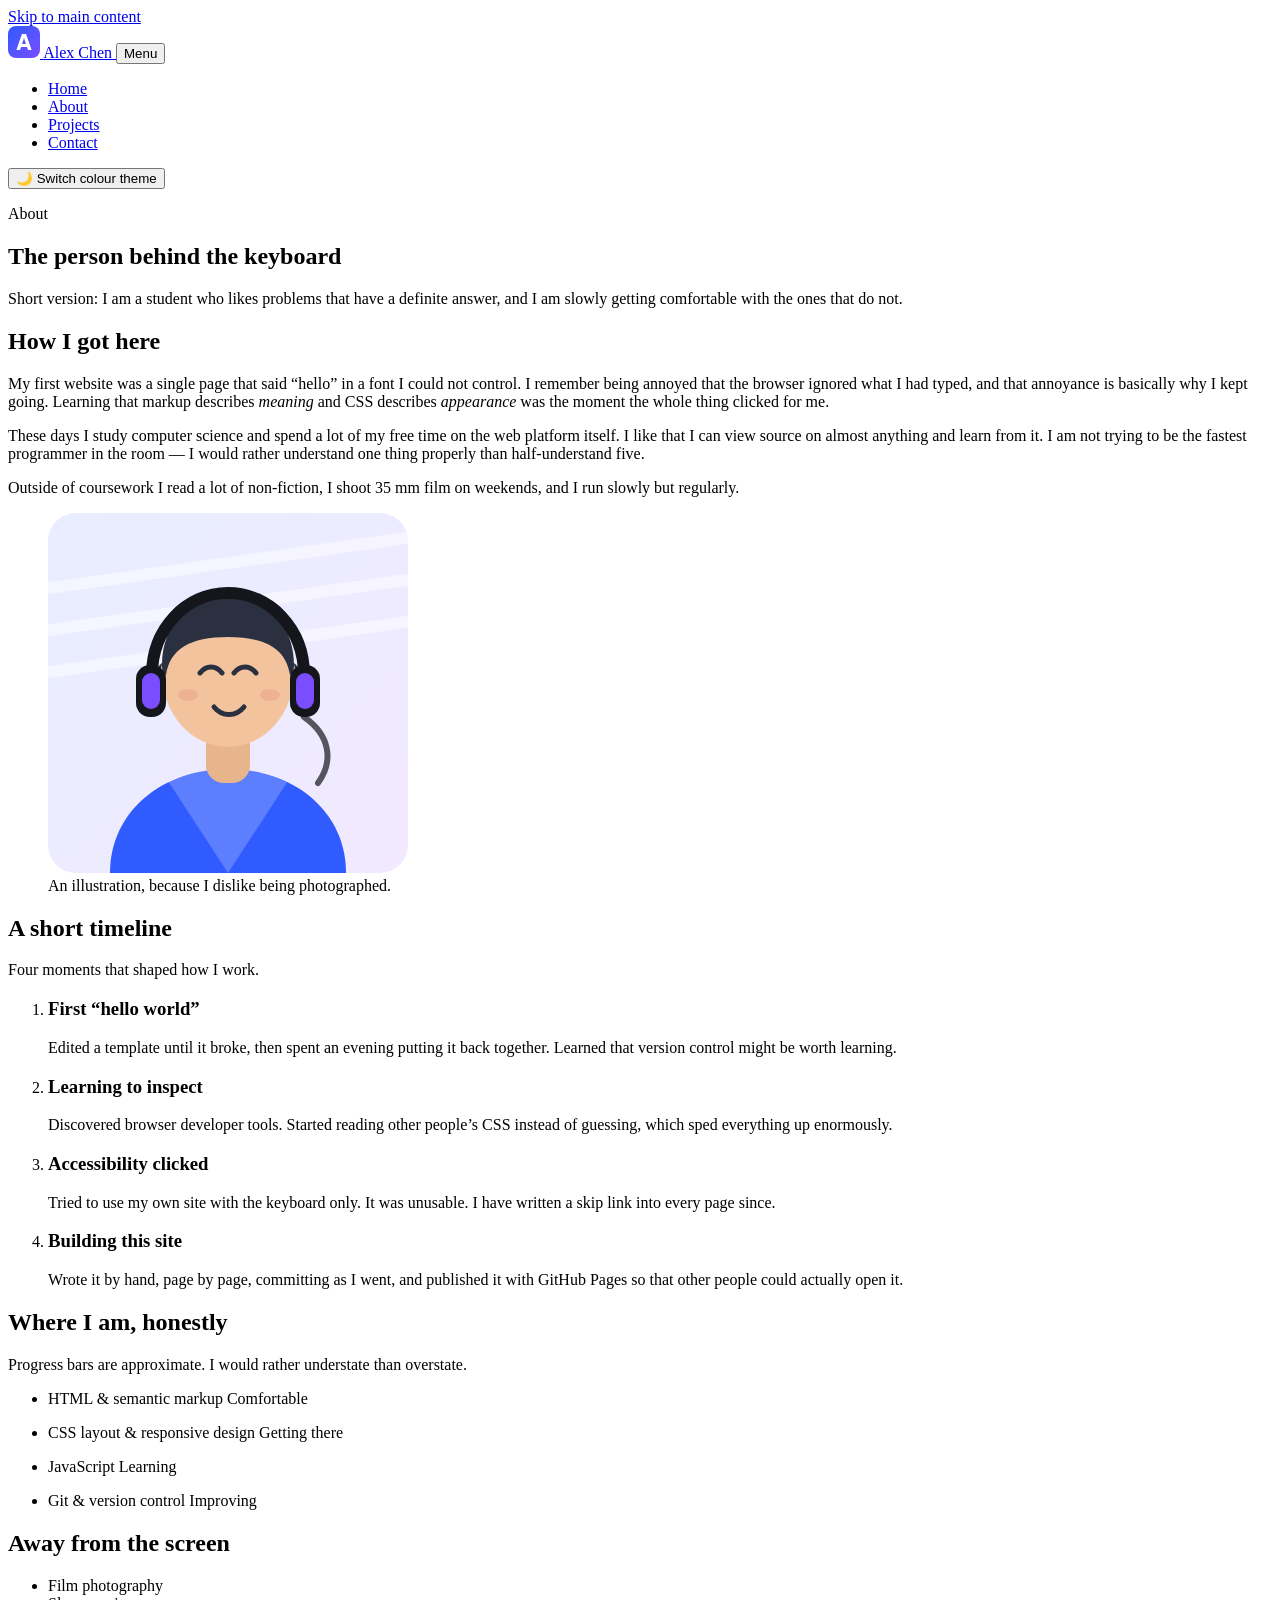
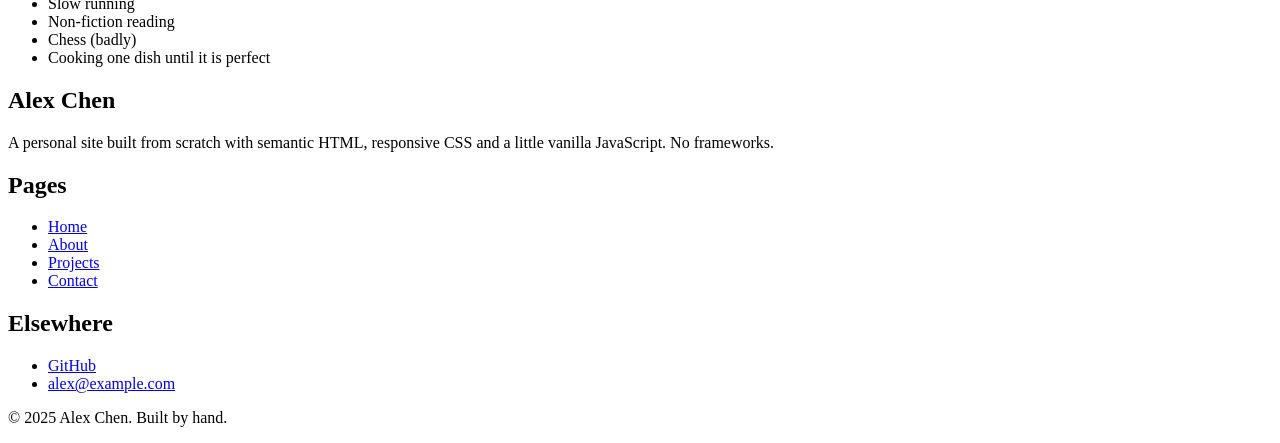
==== about.html @ 999961b4 "Add the about page: biography, timeline, skills and interests" ====
<!DOCTYPE html>
<!-- TODO: replace "Alex Chen", YOUR-USERNAME and alex@example.com, and rewrite the text in your own words. -->
<html lang="en">
<head>
  <meta charset="utf-8">
  <meta name="viewport" content="width=device-width, initial-scale=1">

  <title>About — Alex Chen</title>
  <meta name="description" content="How Alex Chen got into programming, what he is studying, and what he does away from the keyboard.">

  <link rel="canonical" href="https://YOUR-USERNAME.github.io/personal-site/about.html">
  <link rel="icon" href="assets/img/favicon.svg" type="image/svg+xml">
  <link rel="icon" href="assets/img/favicon-32.png" type="image/png" sizes="32x32">
  <link rel="apple-touch-icon" href="assets/img/apple-touch-icon.png">
  <link rel="manifest" href="site.webmanifest">
  <meta name="theme-color" content="#2f6bff">

  <meta property="og:type" content="profile">
  <meta property="og:site_name" content="Alex Chen">
  <meta property="og:title" content="About Alex Chen">
  <meta property="og:description" content="How I got into programming, what I am studying, and what I do away from the keyboard.">
  <meta property="og:url" content="https://YOUR-USERNAME.github.io/personal-site/about.html">
  <meta property="og:image" content="https://YOUR-USERNAME.github.io/personal-site/assets/img/og-image.png">
  <meta property="og:image:width" content="1200">
  <meta property="og:image:height" content="630">
  <meta property="og:image:alt" content="Alex Chen — personal website">
  <meta name="twitter:card" content="summary_large_image">

  <link rel="stylesheet" href="assets/css/style.css">
</head>

<body>
  <a class="skip-link" href="#main">Skip to main content</a>

  <header class="site-header">
    <div class="container header-inner">
      <a class="brand" href="index.html">
        <img class="brand-mark" src="assets/img/favicon.svg" alt="" width="32" height="32">
        <span class="brand-text">Alex&nbsp;Chen</span>
      </a>

      <button class="nav-toggle" type="button" aria-expanded="false" aria-controls="site-nav">
        <span class="nav-toggle-box" aria-hidden="true">
          <span class="nav-toggle-bar"></span>
          <span class="nav-toggle-bar"></span>
          <span class="nav-toggle-bar"></span>
        </span>
        <span class="visually-hidden">Menu</span>
      </button>

      <nav class="site-nav" id="site-nav" aria-label="Main navigation">
        <ul class="nav-list">
          <li><a href="index.html">Home</a></li>
          <li><a href="about.html" aria-current="page">About</a></li>
          <li><a href="projects.html">Projects</a></li>
          <li><a href="contact.html">Contact</a></li>
        </ul>
      </nav>

      <button class="theme-toggle" type="button" aria-pressed="false">
        <span class="theme-toggle-icon" aria-hidden="true">🌙</span>
        <span class="visually-hidden">Switch colour theme</span>
      </button>
    </div>
  </header>

  <main id="main">

    <!-- ===================== INTRO ===================== -->
    <section class="page-head" aria-labelledby="page-title">
      <div class="container">
        <p class="eyebrow">About</p>
        <h1 id="page-title">The person behind the keyboard</h1>
        <p class="lead">
          Short version: I am a student who likes problems that have a definite answer,
          and I am slowly getting comfortable with the ones that do not.
        </p>
      </div>
    </section>

    <!-- ===================== BIO ===================== -->
    <section class="section" aria-labelledby="bio-title">
      <div class="container split">
        <div class="split-body">
          <h2 id="bio-title">How I got here</h2>
          <p>
            My first website was a single page that said &ldquo;hello&rdquo; in a font I
            could not control. I remember being annoyed that the browser ignored what I
            had typed, and that annoyance is basically why I kept going. Learning that
            markup describes <em>meaning</em> and CSS describes <em>appearance</em> was
            the moment the whole thing clicked for me.
          </p>
          <p>
            These days I study computer science and spend a lot of my free time on the
            web platform itself. I like that I can view source on almost anything and
            learn from it. I am not trying to be the fastest programmer in the room &mdash;
            I would rather understand one thing properly than half-understand five.
          </p>
          <p>
            Outside of coursework I read a lot of non-fiction, I shoot 35&nbsp;mm film
            on weekends, and I run slowly but regularly.
          </p>
        </div>

        <figure class="split-figure">
          <img src="assets/img/portrait.svg"
               alt="Stylised illustrated portrait of a person wearing headphones."
               width="360" height="360">
          <figcaption>An illustration, because I dislike being photographed.</figcaption>
        </figure>
      </div>
    </section>

    <!-- ===================== TIMELINE ===================== -->
    <section class="section section-alt" aria-labelledby="timeline-title">
      <div class="container">
        <header class="section-head">
          <h2 id="timeline-title">A short timeline</h2>
          <p class="section-sub">Four moments that shaped how I work.</p>
        </header>

        <ol class="timeline">
          <li class="timeline-item">
            <h3>First &ldquo;hello world&rdquo;</h3>
            <p>
              Edited a template until it broke, then spent an evening putting it back
              together. Learned that version control might be worth learning.
            </p>
          </li>
          <li class="timeline-item">
            <h3>Learning to inspect</h3>
            <p>
              Discovered browser developer tools. Started reading other people&rsquo;s
              CSS instead of guessing, which sped everything up enormously.
            </p>
          </li>
          <li class="timeline-item">
            <h3>Accessibility clicked</h3>
            <p>
              Tried to use my own site with the keyboard only. It was unusable. I have
              written a skip link into every page since.
            </p>
          </li>
          <li class="timeline-item">
            <h3>Building this site</h3>
            <p>
              Wrote it by hand, page by page, committing as I went, and published it
              with GitHub Pages so that other people could actually open it.
            </p>
          </li>
        </ol>
      </div>
    </section>

    <!-- ===================== SKILLS ===================== -->
    <section class="section" aria-labelledby="skills-title">
      <div class="container">
        <header class="section-head">
          <h2 id="skills-title">Where I am, honestly</h2>
          <p class="section-sub">
            Progress bars are approximate. I would rather understate than overstate.
          </p>
        </header>

        <ul class="skills">
          <li class="skill">
            <p class="skill-head">
              <span class="skill-name">HTML &amp; semantic markup</span>
              <span class="skill-value">Comfortable</span>
            </p>
            <div class="skill-bar" role="img" aria-label="HTML and semantic markup: comfortable, about 80 percent">
              <span class="skill-fill" style="--level: 80%"></span>
            </div>
          </li>
          <li class="skill">
            <p class="skill-head">
              <span class="skill-name">CSS layout &amp; responsive design</span>
              <span class="skill-value">Getting there</span>
            </p>
            <div class="skill-bar" role="img" aria-label="CSS layout and responsive design: getting there, about 65 percent">
              <span class="skill-fill" style="--level: 65%"></span>
            </div>
          </li>
          <li class="skill">
            <p class="skill-head">
              <span class="skill-name">JavaScript</span>
              <span class="skill-value">Learning</span>
            </p>
            <div class="skill-bar" role="img" aria-label="JavaScript: learning, about 45 percent">
              <span class="skill-fill" style="--level: 45%"></span>
            </div>
          </li>
          <li class="skill">
            <p class="skill-head">
              <span class="skill-name">Git &amp; version control</span>
              <span class="skill-value">Improving</span>
            </p>
            <div class="skill-bar" role="img" aria-label="Git and version control: improving, about 55 percent">
              <span class="skill-fill" style="--level: 55%"></span>
            </div>
          </li>
        </ul>
      </div>
    </section>

    <!-- ===================== HOBBIES ===================== -->
    <section class="section section-alt" aria-labelledby="hobbies-title">
      <div class="container">
        <h2 id="hobbies-title">Away from the screen</h2>
        <ul class="tag-list tag-list-large">
          <li>Film photography</li>
          <li>Slow running</li>
          <li>Non-fiction reading</li>
          <li>Chess (badly)</li>
          <li>Cooking one dish until it is perfect</li>
        </ul>
      </div>
    </section>

  </main>

  <footer class="site-footer">
    <div class="container footer-inner">
      <div class="footer-col">
        <h2 class="footer-title">Alex Chen</h2>
        <p class="footer-note">
          A personal site built from scratch with semantic HTML, responsive CSS and a
          little vanilla JavaScript. No frameworks.
        </p>
      </div>

      <nav class="footer-col" aria-label="Footer navigation">
        <h2 class="footer-title">Pages</h2>
        <ul class="footer-links">
          <li><a href="index.html">Home</a></li>
          <li><a href="about.html">About</a></li>
          <li><a href="projects.html">Projects</a></li>
          <li><a href="contact.html">Contact</a></li>
        </ul>
      </nav>

      <div class="footer-col">
        <h2 class="footer-title">Elsewhere</h2>
        <ul class="footer-links">
          <li><a href="https://github.com/YOUR-USERNAME" rel="me noopener">GitHub</a></li>
          <li><a href="mailto:alex@example.com">alex@example.com</a></li>
        </ul>
      </div>
    </div>

    <div class="container footer-bottom">
      <p>&copy; <span data-current-year>2025</span> Alex Chen. Built by hand.</p>
    </div>
  </footer>

  <script src="assets/js/main.js" defer></script>
</body>
</html>
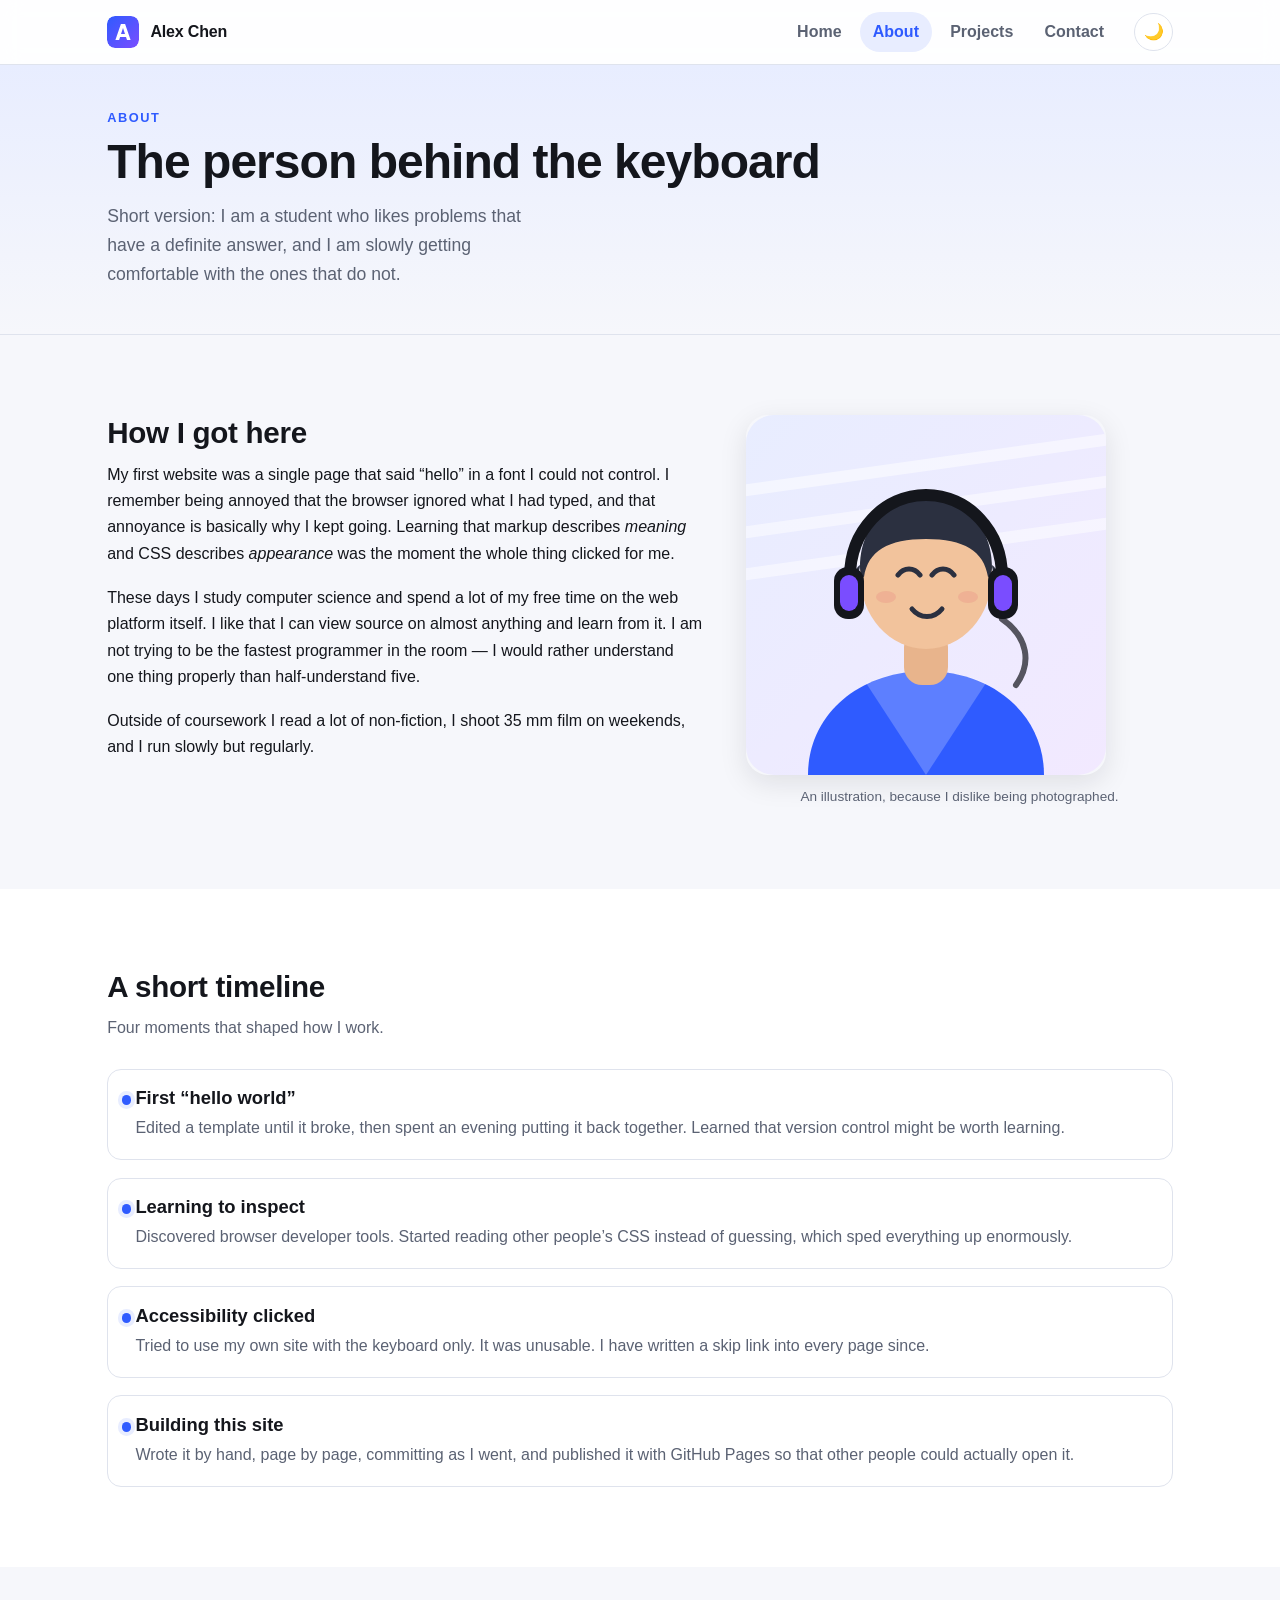
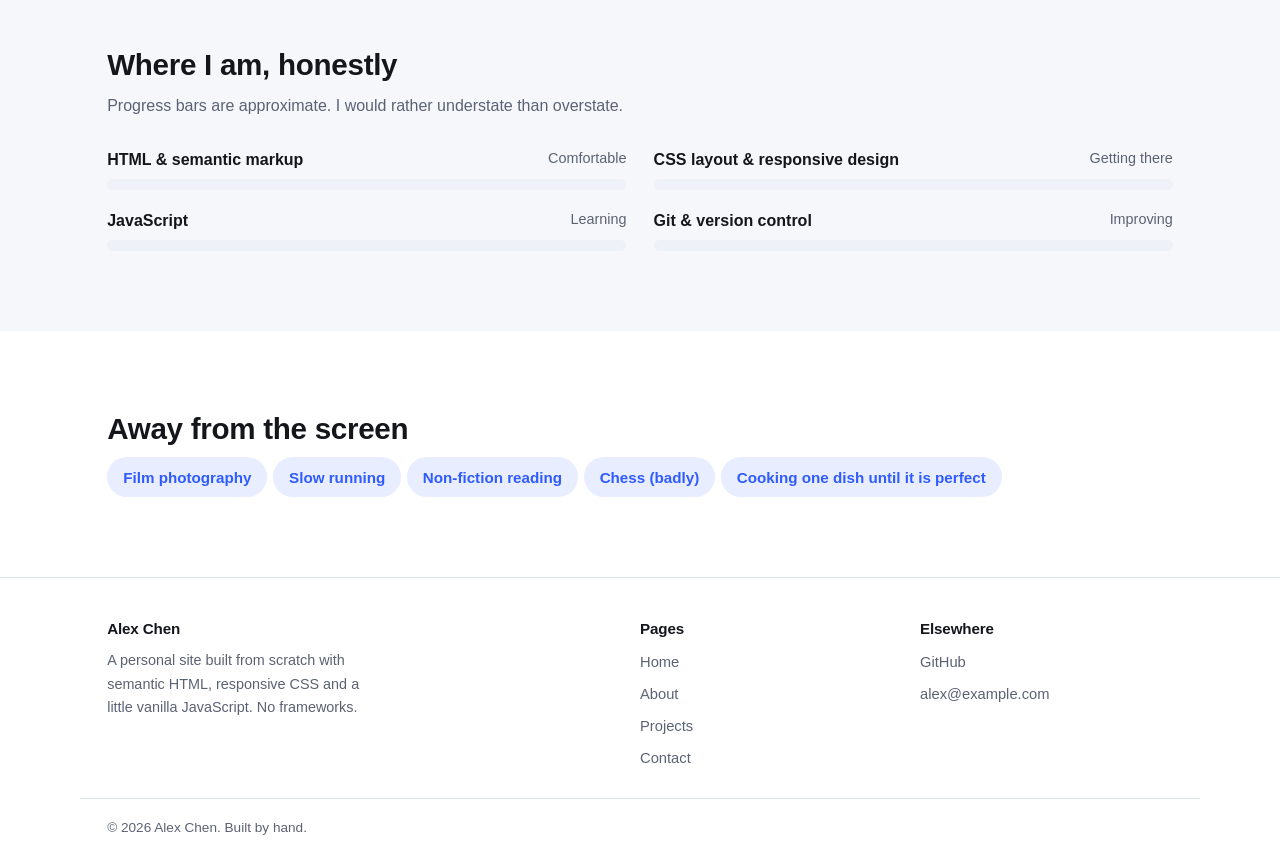
==== commit 356419a6: "Add the colour theme toggle and the responsive mobile navigation" ====
--- a/about.html
+++ b/about.html
@@ -26,6 +26,18 @@
   <meta property="og:image:alt" content="Alex Chen — personal website">
   <meta name="twitter:card" content="summary_large_image">
 
+  <!-- Set the colour theme before the first paint, so a dark-theme visitor
+       never sees a flash of the light theme. main.js takes over afterwards. -->
+  <script>
+    (function () {
+      try {
+        var saved = localStorage.getItem("alex-site-theme");
+        var dark = saved === "dark" ||
+          (!saved && window.matchMedia("(prefers-color-scheme: dark)").matches);
+        if (dark) { document.documentElement.setAttribute("data-theme", "dark"); }
+      } catch (error) { /* storage blocked: fall back to the light theme */ }
+    })();
+  </script>
   <link rel="stylesheet" href="assets/css/style.css">
 </head>
 
--- a/assets/css/style.css
+++ b/assets/css/style.css
@@ -0,0 +1,1156 @@
+/* ==========================================================================
+   Alex Chen — personal site
+   style.css  (part 1 of 2: tokens, layout, components)
+   Written by hand. No framework, no reset library, no build step.
+   Part 2 (the responsive layer) is appended at the end of this file.
+   ========================================================================== */
+
+/* --------------------------------------------------------------------------
+   1. Design tokens
+   -------------------------------------------------------------------------- */
+:root {
+  --bg:            #f6f7fb;
+  --bg-alt:        #ffffff;
+  --surface:       #ffffff;
+  --surface-2:     #eef1f8;
+  --text:          #14161c;
+  --text-muted:    #5b6273;
+  --border:        #dfe3ed;
+  --accent:        #2f5bff;
+  --accent-soft:   #e8edff;
+  --accent-text:   #ffffff;
+  --shadow-sm:     0 1px 2px rgba(20, 22, 28, .06), 0 4px 12px rgba(20, 22, 28, .05);
+  --shadow-md:     0 8px 28px rgba(20, 22, 28, .10);
+  --radius-sm:     8px;
+  --radius:        14px;
+  --radius-lg:     22px;
+  --space-1:       .35rem;
+  --space-2:       .7rem;
+  --space-3:       1.1rem;
+  --space-4:       1.7rem;
+  --space-5:       2.6rem;
+  --space-6:       4rem;
+  --container:     70rem;
+  --font-body:     "Segoe UI", Roboto, "Helvetica Neue", Arial, "Noto Sans", sans-serif;
+  --font-mono:     "Cascadia Code", Consolas, "SF Mono", Menlo, monospace;
+  --transition:    180ms ease;
+}
+
+/* Dark theme: applied by JavaScript through html[data-theme="dark"] */
+html[data-theme="dark"] {
+  --bg:            #0d1017;
+  --bg-alt:        #11151d;
+  --surface:       #161b25;
+  --surface-2:     #1d2431;
+  --text:          #e8edf6;
+  --text-muted:    #9aa5b8;
+  --border:        #28303f;
+  --accent:        #7c9bff;
+  --accent-soft:   #1b2439;
+  --accent-text:   #0d1017;
+  --shadow-sm:     0 1px 2px rgba(0, 0, 0, .4);
+  --shadow-md:     0 10px 30px rgba(0, 0, 0, .5);
+}
+
+/* --------------------------------------------------------------------------
+   2. Reset — only what this site actually needs
+   -------------------------------------------------------------------------- */
+*,
+*::before,
+*::after { box-sizing: border-box; }
+
+html { -webkit-text-size-adjust: 100%; }
+
+body {
+  margin: 0;
+  background-color: var(--bg);
+  color: var(--text);
+  font-family: var(--font-body);
+  font-size: 1rem;
+  line-height: 1.65;
+  -webkit-font-smoothing: antialiased;
+  transition: background-color var(--transition), color var(--transition);
+}
+
+h1, h2, h3, h4 {
+  line-height: 1.2;
+  margin: 0 0 var(--space-2);
+  text-wrap: balance;
+}
+
+h1 { font-size: 2.25rem; letter-spacing: -.02em; }
+h2 { font-size: 1.6rem; letter-spacing: -.01em; }
+h3 { font-size: 1.15rem; }
+
+p  { margin: 0 0 var(--space-3); }
+ul, ol { margin: 0 0 var(--space-3); }
+
+img {
+  max-width: 100%;
+  height: auto;
+  display: block;
+}
+
+a {
+  color: var(--accent);
+  text-decoration-thickness: .08em;
+  text-underline-offset: .18em;
+}
+
+a:hover { text-decoration-thickness: .16em; }
+
+button, input, select, textarea {
+  font: inherit;
+  color: inherit;
+}
+
+:focus-visible {
+  outline: 3px solid var(--accent);
+  outline-offset: 2px;
+  border-radius: 4px;
+}
+
+/* --------------------------------------------------------------------------
+   3. Utilities
+   -------------------------------------------------------------------------- */
+.container {
+  width: 100%;
+  max-width: var(--container);
+  margin-inline: auto;
+  padding-inline: var(--space-3);
+}
+
+.container-narrow { max-width: 48rem; }
+
+.visually-hidden {
+  position: absolute !important;
+  width: 1px; height: 1px;
+  margin: -1px; padding: 0;
+  overflow: hidden;
+  clip: rect(0 0 0 0);
+  clip-path: inset(50%);
+  white-space: nowrap;
+  border: 0;
+}
+
+.skip-link {
+  position: absolute;
+  left: var(--space-3);
+  top: -4rem;
+  z-index: 100;
+  padding: var(--space-2) var(--space-3);
+  background-color: var(--accent);
+  color: var(--accent-text);
+  border-radius: 0 0 var(--radius-sm) var(--radius-sm);
+  font-weight: 600;
+  text-decoration: none;
+  transition: top var(--transition);
+}
+
+.skip-link:focus { top: 0; }
+
+.eyebrow {
+  margin: 0 0 var(--space-1);
+  font-size: .8rem;
+  font-weight: 700;
+  letter-spacing: .12em;
+  text-transform: uppercase;
+  color: var(--accent);
+}
+
+.lead {
+  font-size: 1.1rem;
+  color: var(--text-muted);
+  max-width: 46ch;
+}
+
+/* --------------------------------------------------------------------------
+   4. Buttons
+   -------------------------------------------------------------------------- */
+.button {
+  display: inline-block;
+  padding: .7rem 1.3rem;
+  border: 1px solid transparent;
+  border-radius: 999px;
+  font-weight: 600;
+  text-decoration: none;
+  cursor: pointer;
+  transition: transform var(--transition), background-color var(--transition),
+              border-color var(--transition), color var(--transition),
+              box-shadow var(--transition);
+}
+
+.button-primary {
+  background-color: var(--accent);
+  color: var(--accent-text);
+  box-shadow: var(--shadow-sm);
+}
+
+.button-primary:hover {
+  transform: translateY(-2px);
+  box-shadow: var(--shadow-md);
+}
+
+.button-ghost {
+  background-color: transparent;
+  color: var(--text);
+  border-color: var(--border);
+}
+
+.button-ghost:hover {
+  border-color: var(--accent);
+  color: var(--accent);
+  transform: translateY(-2px);
+}
+
+/* --------------------------------------------------------------------------
+   5. Site header and navigation
+   -------------------------------------------------------------------------- */
+.site-header {
+  position: sticky;
+  top: 0;
+  z-index: 50;
+  background-color: color-mix(in srgb, var(--bg-alt) 88%, transparent);
+  backdrop-filter: blur(10px);
+  border-bottom: 1px solid var(--border);
+}
+
+.header-inner {
+  display: flex;
+  align-items: center;
+  gap: var(--space-3);
+  min-height: 4rem;
+}
+
+.brand {
+  display: inline-flex;
+  align-items: center;
+  gap: var(--space-2);
+  margin-right: auto;
+  font-weight: 700;
+  letter-spacing: -.01em;
+  color: var(--text);
+  text-decoration: none;
+}
+
+.brand-mark {
+  width: 2rem;
+  height: 2rem;
+  border-radius: var(--radius-sm);
+}
+
+.brand-text { white-space: nowrap; }
+
+.nav-list {
+  display: flex;
+  align-items: center;
+  gap: var(--space-1);
+  margin: 0;
+  padding: 0;
+  list-style: none;
+}
+
+.nav-list a {
+  display: block;
+  padding: .45rem .8rem;
+  border-radius: 999px;
+  color: var(--text-muted);
+  font-weight: 600;
+  text-decoration: none;
+  transition: background-color var(--transition), color var(--transition);
+}
+
+.nav-list a:hover {
+  background-color: var(--surface-2);
+  color: var(--text);
+}
+
+/* aria-current="page" is set in the HTML, so the active page is also
+   announced to screen readers instead of being colour-only. */
+.nav-list a[aria-current="page"] {
+  background-color: var(--accent-soft);
+  color: var(--accent);
+}
+
+.theme-toggle {
+  display: inline-grid;
+  place-items: center;
+  width: 2.4rem;
+  height: 2.4rem;
+  padding: 0;
+  background-color: var(--surface);
+  border: 1px solid var(--border);
+  border-radius: 999px;
+  cursor: pointer;
+  transition: border-color var(--transition), transform var(--transition);
+}
+
+.theme-toggle:hover {
+  border-color: var(--accent);
+  transform: rotate(-15deg);
+}
+
+/* Hamburger button: only meaningful in the mobile layout, so it is hidden
+   here and switched on inside the responsive layer in part 2. */
+.nav-toggle {
+  display: none;
+  padding: 0;
+  background: none;
+  border: 0;
+  cursor: pointer;
+}
+
+.nav-toggle-box {
+  display: grid;
+  gap: 5px;
+  width: 1.5rem;
+}
+
+.nav-toggle-bar {
+  display: block;
+  height: 2px;
+  background-color: var(--text);
+  border-radius: 2px;
+  transition: transform var(--transition), opacity var(--transition);
+}
+
+/* --------------------------------------------------------------------------
+   6. Hero
+   -------------------------------------------------------------------------- */
+.hero {
+  padding-block: var(--space-6) var(--space-5);
+  background:
+    radial-gradient(60rem 30rem at 85% -10%, var(--accent-soft), transparent 70%),
+    var(--bg);
+}
+
+.hero-inner {
+  display: grid;
+  gap: var(--space-5);
+  align-items: center;
+}
+
+.hero-copy h1 { margin-bottom: var(--space-3); }
+
+.hero-actions {
+  display: flex;
+  flex-wrap: wrap;
+  gap: var(--space-2);
+  margin-bottom: 0;
+}
+
+.hero-figure { margin: 0; }
+
+.hero-figure img {
+  width: 100%;
+  border-radius: var(--radius-lg);
+  box-shadow: var(--shadow-md);
+}
+
+.hero-figure figcaption,
+.split-figure figcaption {
+  margin-top: var(--space-2);
+  font-size: .85rem;
+  color: var(--text-muted);
+  text-align: center;
+}
+
+/* --------------------------------------------------------------------------
+   7. Generic sections
+   -------------------------------------------------------------------------- */
+.section { padding-block: var(--space-6); }
+
+.section-alt { background-color: var(--bg-alt); }
+
+.section-head {
+  max-width: 44rem;
+  margin-bottom: var(--space-4);
+}
+
+.section-sub {
+  color: var(--text-muted);
+  margin-bottom: 0;
+}
+
+.page-head {
+  padding-block: var(--space-5) var(--space-4);
+  background: linear-gradient(180deg, var(--accent-soft), transparent);
+  border-bottom: 1px solid var(--border);
+}
+
+/* --------------------------------------------------------------------------
+   8. Cards
+   -------------------------------------------------------------------------- */
+.card-grid {
+  display: grid;
+  gap: var(--space-3);
+}
+
+.card {
+  padding: var(--space-4);
+  background-color: var(--surface);
+  border: 1px solid var(--border);
+  border-radius: var(--radius);
+  box-shadow: var(--shadow-sm);
+  transition: transform var(--transition), box-shadow var(--transition),
+              border-color var(--transition);
+}
+
+.card:hover {
+  transform: translateY(-4px);
+  box-shadow: var(--shadow-md);
+  border-color: var(--accent);
+}
+
+.card p:last-child { margin-bottom: 0; }
+
+.card-icon {
+  font-size: 1.6rem;
+  line-height: 1;
+  margin-bottom: var(--space-2);
+}
+
+/* --------------------------------------------------------------------------
+   9. Definition list used for the quick facts
+   -------------------------------------------------------------------------- */
+.facts {
+  display: grid;
+  gap: var(--space-2);
+  margin: 0;
+}
+
+.fact {
+  display: grid;
+  gap: .2rem;
+  padding: var(--space-3);
+  background-color: var(--surface);
+  border: 1px solid var(--border);
+  border-left: 4px solid var(--accent);
+  border-radius: var(--radius-sm);
+}
+
+.fact dt {
+  font-size: .78rem;
+  font-weight: 700;
+  letter-spacing: .1em;
+  text-transform: uppercase;
+  color: var(--text-muted);
+}
+
+.fact dd {
+  margin: 0;
+  font-weight: 600;
+}
+
+/* --------------------------------------------------------------------------
+   10. Call to action band
+   -------------------------------------------------------------------------- */
+.cta {
+  background: linear-gradient(135deg, var(--accent), #7a4dff);
+  color: #fff;
+}
+
+.cta h2 { color: #fff; }
+
+.cta p {
+  max-width: 46ch;
+  color: rgba(255, 255, 255, .88);
+}
+
+.cta .button-primary {
+  background-color: #fff;
+  color: #1b1f2a;
+}
+
+.cta .button-primary:hover { background-color: #f0f2ff; }
+
+/* --------------------------------------------------------------------------
+   11. Split layout (text beside a figure or an aside)
+   -------------------------------------------------------------------------- */
+.split {
+  display: grid;
+  gap: var(--space-5);
+  align-items: start;
+}
+
+.split-body > :last-child,
+.split-aside > :last-child { margin-bottom: 0; }
+
+.split-figure { margin: 0; }
+
+.split-figure img {
+  border-radius: var(--radius-lg);
+  box-shadow: var(--shadow-md);
+}
+
+.split-aside {
+  padding: var(--space-4);
+  background-color: var(--surface);
+  border: 1px solid var(--border);
+  border-radius: var(--radius);
+  box-shadow: var(--shadow-sm);
+}
+
+/* --------------------------------------------------------------------------
+   12. Timeline (about page)
+   -------------------------------------------------------------------------- */
+.timeline {
+  list-style: none;
+  margin: 0;
+  padding: 0;
+  display: grid;
+  gap: var(--space-3);
+}
+
+.timeline-item {
+  position: relative;
+  padding: var(--space-3) var(--space-3) var(--space-3) var(--space-4);
+  background-color: var(--surface);
+  border: 1px solid var(--border);
+  border-radius: var(--radius);
+}
+
+/* The dot on the rail: pure decoration, so it is drawn in CSS. */
+.timeline-item::before {
+  content: "";
+  position: absolute;
+  left: .85rem;
+  top: 1.6rem;
+  width: .6rem;
+  height: .6rem;
+  background-color: var(--accent);
+  border-radius: 50%;
+  box-shadow: 0 0 0 4px var(--accent-soft);
+}
+
+.timeline-item h3 { margin-bottom: var(--space-1); }
+.timeline-item p { margin-bottom: 0; color: var(--text-muted); }
+
+/* --------------------------------------------------------------------------
+   13. Skills bars (about page)
+   -------------------------------------------------------------------------- */
+.skills {
+  list-style: none;
+  margin: 0;
+  padding: 0;
+  display: grid;
+  gap: var(--space-3);
+}
+
+.skill-head {
+  display: flex;
+  flex-wrap: wrap;
+  gap: var(--space-2);
+  justify-content: space-between;
+  margin-bottom: var(--space-1);
+  font-weight: 600;
+}
+
+.skill-value {
+  font-weight: 500;
+  font-size: .9rem;
+  color: var(--text-muted);
+}
+
+.skill-bar {
+  height: .7rem;
+  background-color: var(--surface-2);
+  border-radius: 999px;
+  overflow: hidden;
+}
+
+.skill-fill {
+  display: block;
+  height: 100%;
+  width: var(--level, 0%);
+  background: linear-gradient(90deg, var(--accent), #7a4dff);
+  border-radius: inherit;
+  transition: width 900ms cubic-bezier(.2, .8, .2, 1);
+}
+
+
+/* --------------------------------------------------------------------------
+   14. Tag lists
+   -------------------------------------------------------------------------- */
+.tag-list {
+  display: flex;
+  flex-wrap: wrap;
+  gap: var(--space-1);
+  margin: 0;
+  padding: 0;
+  list-style: none;
+}
+
+.tag-list li {
+  padding: .2rem .65rem;
+  font-size: .78rem;
+  font-weight: 600;
+  color: var(--accent);
+  background-color: var(--accent-soft);
+  border-radius: 999px;
+}
+
+.tag-list-large li {
+  font-size: .95rem;
+  padding: .45rem 1rem;
+}
+
+/* --------------------------------------------------------------------------
+   15. Project filter and grid
+   -------------------------------------------------------------------------- */
+.filter-bar {
+  display: flex;
+  flex-wrap: wrap;
+  gap: var(--space-1);
+  margin-bottom: var(--space-2);
+}
+
+.filter-button {
+  padding: .45rem 1rem;
+  background-color: var(--surface);
+  border: 1px solid var(--border);
+  border-radius: 999px;
+  font-weight: 600;
+  cursor: pointer;
+  transition: background-color var(--transition), color var(--transition),
+              border-color var(--transition);
+}
+
+.filter-button:hover { border-color: var(--accent); color: var(--accent); }
+
+.filter-button.is-active {
+  background-color: var(--accent);
+  border-color: var(--accent);
+  color: var(--accent-text);
+}
+
+.filter-status {
+  font-size: .85rem;
+  color: var(--text-muted);
+  margin-bottom: var(--space-4);
+}
+
+.project-grid {
+  display: grid;
+  gap: var(--space-4);
+}
+
+.project {
+  display: flex;
+  flex-direction: column;
+  overflow: hidden;
+  background-color: var(--surface);
+  border: 1px solid var(--border);
+  border-radius: var(--radius);
+  box-shadow: var(--shadow-sm);
+  transition: transform var(--transition), box-shadow var(--transition);
+}
+
+.project:hover {
+  transform: translateY(-4px);
+  box-shadow: var(--shadow-md);
+}
+
+/* Added by JavaScript while filtering */
+.project.is-hidden { display: none; }
+
+.project-figure {
+  margin: 0;
+  background-color: var(--surface-2);
+}
+
+.project-figure img { width: 100%; }
+
+.project-body {
+  padding: var(--space-4);
+  display: flex;
+  flex-direction: column;
+  gap: var(--space-2);
+  flex: 1;
+}
+
+.project-body p { margin-bottom: 0; color: var(--text-muted); }
+
+.empty-state {
+  padding: var(--space-4);
+  text-align: center;
+  color: var(--text-muted);
+  border: 1px dashed var(--border);
+  border-radius: var(--radius);
+}
+
+/* --------------------------------------------------------------------------
+   16. Contact form
+   -------------------------------------------------------------------------- */
+.contact-form { margin: 0; }
+
+.form-note {
+  padding: var(--space-3);
+  font-size: .9rem;
+  color: var(--text-muted);
+  background-color: var(--surface-2);
+  border-left: 4px solid var(--accent);
+  border-radius: var(--radius-sm);
+}
+
+.field { margin-bottom: var(--space-3); }
+
+.field label {
+  display: block;
+  margin-bottom: var(--space-1);
+  font-weight: 600;
+}
+
+.field input[type="text"],
+.field input[type="email"],
+.field select,
+.field textarea {
+  width: 100%;
+  padding: .65rem .8rem;
+  background-color: var(--surface);
+  border: 1px solid var(--border);
+  border-radius: var(--radius-sm);
+  transition: border-color var(--transition), box-shadow var(--transition);
+}
+
+.field textarea { resize: vertical; min-height: 8rem; }
+
+.field input:focus,
+.field select:focus,
+.field textarea:focus {
+  border-color: var(--accent);
+  box-shadow: 0 0 0 3px var(--accent-soft);
+  outline: none;
+}
+
+/* Invalid state is added by JavaScript, never by the browser's own
+   :invalid, so that an untouched form does not look broken. */
+.field.has-error input,
+.field.has-error select,
+.field.has-error textarea {
+  border-color: #d64545;
+}
+
+.field.has-error { animation: shake 260ms ease; }
+
+@keyframes shake {
+  0%, 100% { transform: translateX(0); }
+  25%      { transform: translateX(-4px); }
+  75%      { transform: translateX(4px); }
+}
+
+.field-error {
+  margin: var(--space-1) 0 0;
+  font-size: .85rem;
+  font-weight: 600;
+  color: #c93a3a;
+}
+
+html[data-theme="dark"] .field-error { color: #ff8f8f; }
+
+.field-hint {
+  margin: var(--space-1) 0 0;
+  font-size: .82rem;
+  color: var(--text-muted);
+}
+
+.field-check {
+  display: grid;
+  grid-template-columns: auto 1fr;
+  gap: var(--space-2);
+  align-items: start;
+}
+
+.field-check label {
+  margin-bottom: 0;
+  font-weight: 500;
+}
+
+.field-check .field-error { grid-column: 1 / -1; }
+
+.form-actions {
+  display: flex;
+  flex-wrap: wrap;
+  gap: var(--space-2);
+  margin-bottom: var(--space-3);
+}
+
+.form-success {
+  padding: var(--space-3);
+  color: #14612f;
+  background-color: #e3f6e9;
+  border: 1px solid #9ddcb2;
+  border-radius: var(--radius-sm);
+  font-weight: 600;
+}
+
+html[data-theme="dark"] .form-success {
+  color: #9ff0bb;
+  background-color: #12301d;
+  border-color: #245c37;
+}
+
+/* --------------------------------------------------------------------------
+   17. Contact details and check list
+   -------------------------------------------------------------------------- */
+.contact-list {
+  display: grid;
+  grid-template-columns: auto 1fr;
+  gap: var(--space-1) var(--space-3);
+  margin: 0 0 var(--space-4);
+}
+
+.contact-list dt {
+  font-weight: 700;
+  font-size: .8rem;
+  letter-spacing: .08em;
+  text-transform: uppercase;
+  color: var(--text-muted);
+  padding-top: .25rem;
+}
+
+.contact-list dd { margin: 0; }
+
+.check-list {
+  margin: 0;
+  padding-left: 1.2rem;
+  color: var(--text-muted);
+}
+
+.check-list li { margin-bottom: var(--space-2); }
+
+/* --------------------------------------------------------------------------
+   18. FAQ (native details/summary — no JavaScript required)
+   -------------------------------------------------------------------------- */
+.faq {
+  background-color: var(--surface);
+  border: 1px solid var(--border);
+  border-radius: var(--radius);
+  margin-bottom: var(--space-2);
+  overflow: hidden;
+}
+
+.faq summary {
+  padding: var(--space-3) var(--space-4);
+  font-weight: 600;
+  cursor: pointer;
+  list-style: none;
+  display: flex;
+  justify-content: space-between;
+  gap: var(--space-3);
+  transition: background-color var(--transition);
+}
+
+.faq summary::-webkit-details-marker { display: none; }
+
+.faq summary::after {
+  content: "+";
+  font-size: 1.3rem;
+  line-height: 1;
+  color: var(--accent);
+}
+
+.faq[open] summary::after { content: "–"; }
+
+.faq summary:hover { background-color: var(--surface-2); }
+
+.faq p {
+  padding: 0 var(--space-4) var(--space-3);
+  margin: 0;
+  color: var(--text-muted);
+}
+
+/* --------------------------------------------------------------------------
+   19. Footer
+   -------------------------------------------------------------------------- */
+.site-footer {
+  background-color: var(--bg-alt);
+  border-top: 1px solid var(--border);
+  padding-top: var(--space-5);
+}
+
+.footer-inner {
+  display: grid;
+  gap: var(--space-4);
+  padding-bottom: var(--space-4);
+}
+
+.footer-title {
+  font-size: .95rem;
+  font-weight: 700;
+  margin-bottom: var(--space-2);
+}
+
+.footer-note {
+  color: var(--text-muted);
+  font-size: .9rem;
+  max-width: 34ch;
+  margin-bottom: 0;
+}
+
+.footer-links {
+  list-style: none;
+  margin: 0;
+  padding: 0;
+  display: grid;
+  gap: var(--space-1);
+}
+
+.footer-links a {
+  color: var(--text-muted);
+  text-decoration: none;
+  font-size: .92rem;
+}
+
+.footer-links a:hover { color: var(--accent); text-decoration: underline; }
+
+.footer-bottom {
+  padding-block: var(--space-3);
+  border-top: 1px solid var(--border);
+  font-size: .85rem;
+  color: var(--text-muted);
+}
+
+.footer-bottom p { margin: 0; }
+
+/* --------------------------------------------------------------------------
+   20. Scroll reveal — JavaScript adds .is-visible
+   Elements stay fully visible when JavaScript is unavailable.
+   -------------------------------------------------------------------------- */
+.reveal {
+  opacity: 1;
+  transform: none;
+}
+
+html.js .reveal {
+  opacity: 0;
+  transform: translateY(14px);
+  transition: opacity 500ms ease, transform 500ms ease;
+}
+
+html.js .reveal.is-visible {
+  opacity: 1;
+  transform: none;
+}
+
+/* ==========================================================================
+   Alex Chen — personal site
+   style.css  (part 2 of 2: the responsive layer and print styles)
+
+   The base styles above are written mobile-first: every multi-column rule
+   lives in a min-width media query below, so a phone gets the simple single
+   column version by default and wider screens progressively get more.
+   ========================================================================== */
+
+/* --------------------------------------------------------------------------
+   21. Small screens (the default phone layout)
+
+   The horizontal menu does not fit next to a logo on a phone, so below
+   820px it is replaced by a toggle button and a drop-down panel.
+   -------------------------------------------------------------------------- */
+@media (max-width: 819.98px) {
+  .nav-toggle {
+    display: inline-grid;
+    place-items: center;
+    width: 2.4rem;
+    height: 2.4rem;
+    background-color: var(--surface);
+    border: 1px solid var(--border);
+    border-radius: 999px;
+    transition: border-color var(--transition);
+  }
+
+  .nav-toggle:hover { border-color: var(--accent); }
+
+  /* position: sticky on .site-header makes it the containing block, so the
+     panel can span the full width of the viewport. */
+  .site-nav {
+    position: absolute;
+    top: 100%;
+    left: 0;
+    right: 0;
+    display: none;
+    padding: var(--space-2) var(--space-3) var(--space-3);
+    background-color: var(--bg-alt);
+    border-bottom: 1px solid var(--border);
+    box-shadow: var(--shadow-md);
+  }
+
+  .site-nav.is-open { display: block; }
+
+  .nav-list {
+    flex-direction: column;
+    align-items: stretch;
+    gap: 2px;
+  }
+
+  .nav-list a {
+    padding: .7rem .85rem;
+    border-radius: var(--radius-sm);
+  }
+
+  /* Turn the three bars into a cross while the menu is open. */
+  .nav-toggle[aria-expanded="true"] .nav-toggle-bar:nth-child(1) {
+    transform: translateY(7px) rotate(45deg);
+  }
+
+  .nav-toggle[aria-expanded="true"] .nav-toggle-bar:nth-child(2) {
+    opacity: 0;
+  }
+
+  .nav-toggle[aria-expanded="true"] .nav-toggle-bar:nth-child(3) {
+    transform: translateY(-7px) rotate(-45deg);
+  }
+}
+
+/* --------------------------------------------------------------------------
+   21b. Keeping large media from forcing the page sideways
+
+   A grid item defaults to min-width: auto, so a 560px-wide illustration would
+   otherwise set the width of its whole column and push the page sideways on a
+   phone. minmax(0, 1fr) lets every single-column layout shrink to fit.
+   -------------------------------------------------------------------------- */
+.hero-inner,
+.split,
+.card-grid,
+.project-grid,
+.facts,
+.footer-inner,
+.skills,
+.timeline {
+  grid-template-columns: minmax(0, 1fr);
+}
+
+/* The same guard on the boxes that actually hold the wide images. */
+.hero-copy,
+.hero-figure,
+.split-body,
+.split-figure,
+.split-aside { min-width: 0; }
+/* --------------------------------------------------------------------------
+   22. Fluid type and a little breathing room
+   -------------------------------------------------------------------------- */
+html {
+  scroll-behavior: smooth;
+  scroll-padding-top: 5rem; /* keeps anchored headings clear of the sticky header */
+}
+
+h1 { font-size: clamp(1.85rem, 1.2rem + 2.6vw, 3rem); }
+h2 { font-size: clamp(1.35rem, 1.05rem + 1.1vw, 1.85rem); }
+
+/* --------------------------------------------------------------------------
+   23. Tablet and up
+   -------------------------------------------------------------------------- */
+@media (min-width: 640px) {
+  .container { padding-inline: var(--space-4); }
+
+  .card-grid,
+  .facts { grid-template-columns: repeat(2, minmax(0, 1fr)); }
+
+  .footer-inner { grid-template-columns: repeat(2, minmax(0, 1fr)); }
+
+  .hero { padding-block: 5rem var(--space-5); }
+}
+
+/* --------------------------------------------------------------------------
+   24. Desktop navigation and two-column layouts
+   -------------------------------------------------------------------------- */
+@media (min-width: 820px) {
+  .hero-inner { grid-template-columns: 1.05fr .95fr; }
+
+  .split { grid-template-columns: 1.4fr 1fr; }
+  .split-wide { grid-template-columns: 1.5fr 1fr; }
+
+  .project-grid { grid-template-columns: repeat(2, minmax(0, 1fr)); }
+
+  .footer-inner { grid-template-columns: 2fr 1fr 1fr; }
+
+  .section { padding-block: 5rem; }
+}
+
+/* --------------------------------------------------------------------------
+   25. Large screens
+   -------------------------------------------------------------------------- */
+@media (min-width: 1024px) {
+  .card-grid { grid-template-columns: repeat(3, minmax(0, 1fr)); }
+
+  .facts { grid-template-columns: repeat(4, minmax(0, 1fr)); }
+
+  .skills { grid-template-columns: repeat(2, minmax(0, 1fr)); column-gap: var(--space-4); }
+
+  .contact-list { grid-template-columns: 9rem 1fr; }
+}
+
+/* --------------------------------------------------------------------------
+   26. Skill bars animate in only when JavaScript can drive them.
+   Without JavaScript the bars are simply drawn at their final width.
+   -------------------------------------------------------------------------- */
+html.js .skill-fill { width: 0; }
+
+html.js .skill-fill.is-measured { width: var(--level, 0%); }
+
+/* --------------------------------------------------------------------------
+   27. Respect the visitor's motion preference
+   -------------------------------------------------------------------------- */
+@media (prefers-reduced-motion: reduce) {
+  html { scroll-behavior: auto; }
+
+  *,
+  *::before,
+  *::after {
+    animation-duration: .001ms !important;
+    animation-iteration-count: 1 !important;
+    transition-duration: .001ms !important;
+  }
+
+  html.js .reveal,
+  html.js .reveal.is-visible {
+    opacity: 1;
+    transform: none;
+  }
+
+  .button:hover,
+  .card:hover,
+  .project:hover { transform: none; }
+}
+
+/* --------------------------------------------------------------------------
+   28. Print — the pages should still make sense on paper
+   -------------------------------------------------------------------------- */
+@media print {
+  .site-header,
+  .site-footer,
+  .skip-link,
+  .nav-toggle,
+  .theme-toggle,
+  .filter-bar,
+  .filter-status,
+  .form-actions,
+  .hero-figure { display: none !important; }
+
+  body {
+    background: #fff;
+    color: #000;
+    font-size: 11pt;
+  }
+
+  .section,
+  .hero { padding-block: 1rem; }
+
+  .card,
+  .project,
+  .faq,
+  .split-aside,
+  .timeline-item {
+    box-shadow: none;
+    border: 1px solid #999;
+    break-inside: avoid;
+  }
+
+  /* Show where a link actually goes, now that it cannot be clicked. */
+  main a[href^="http"]::after {
+    content: " (" attr(href) ")";
+    font-size: .85em;
+    color: #444;
+  }
+}
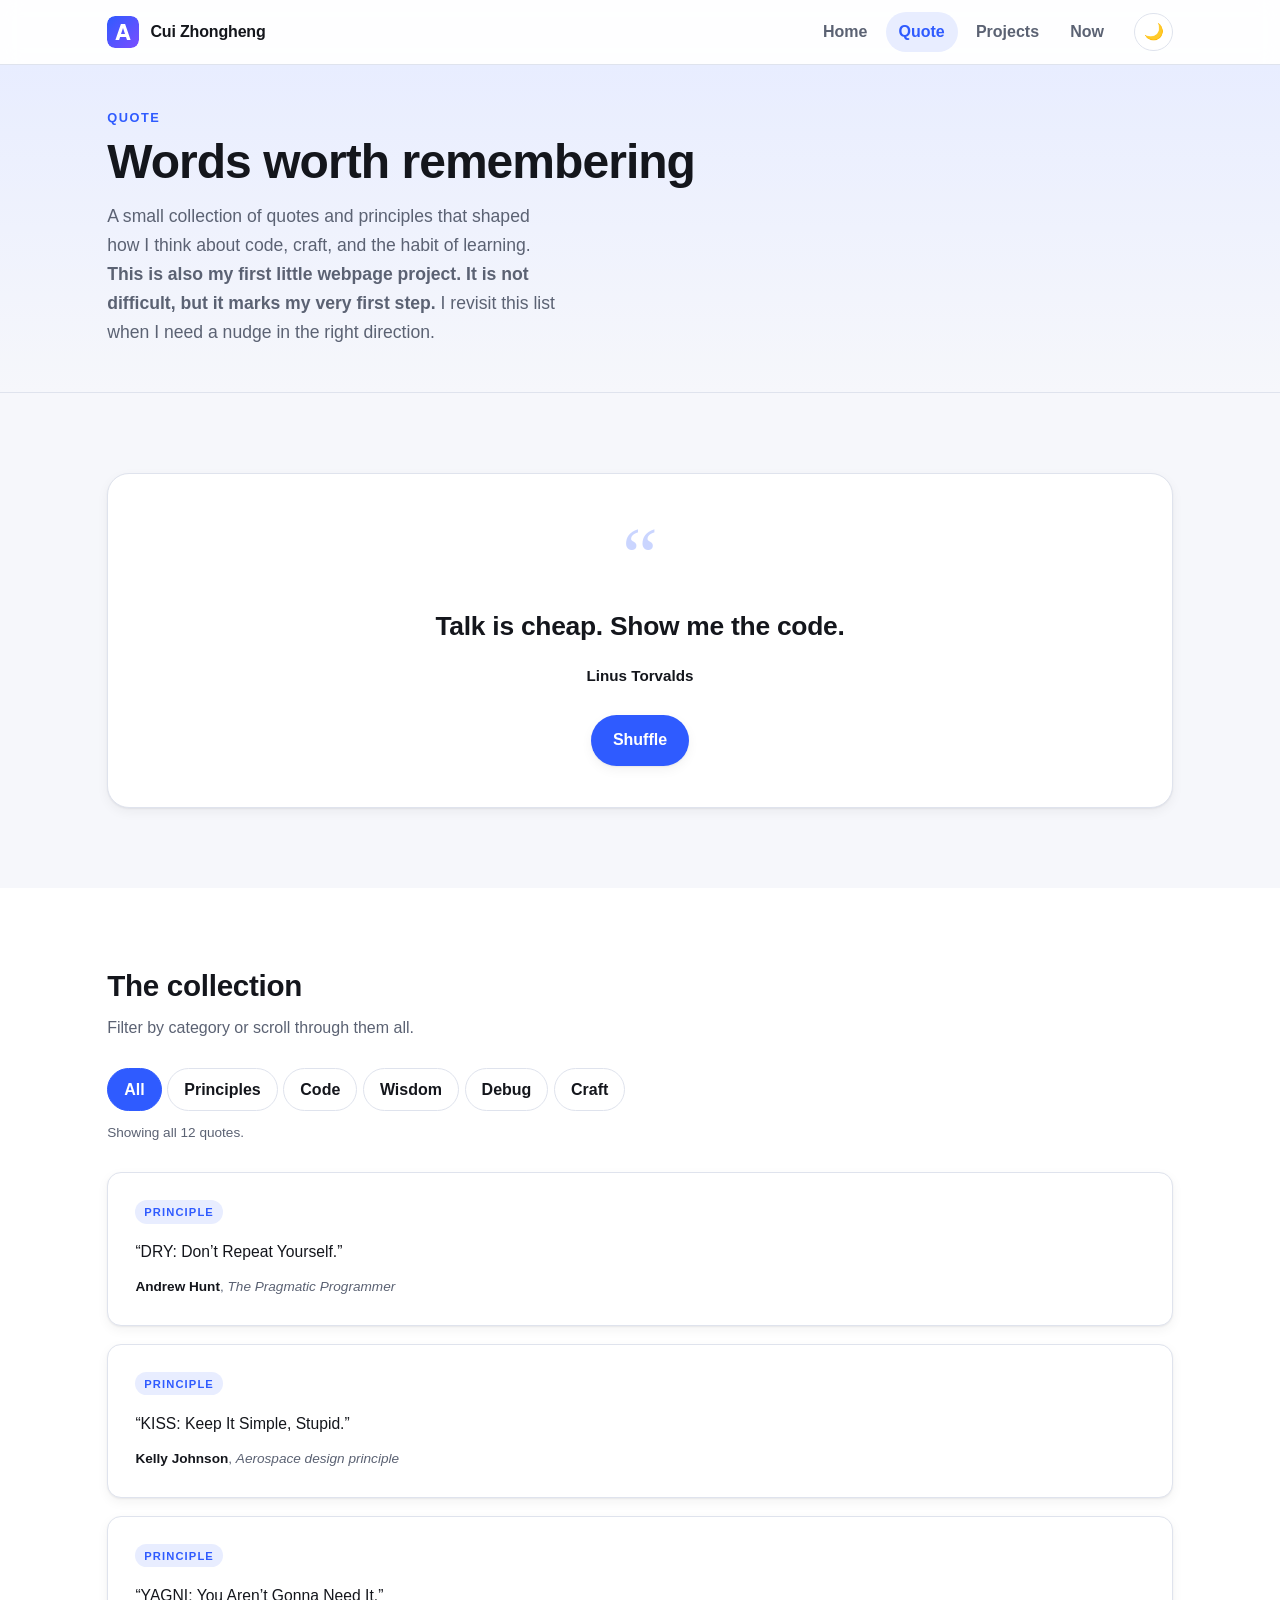
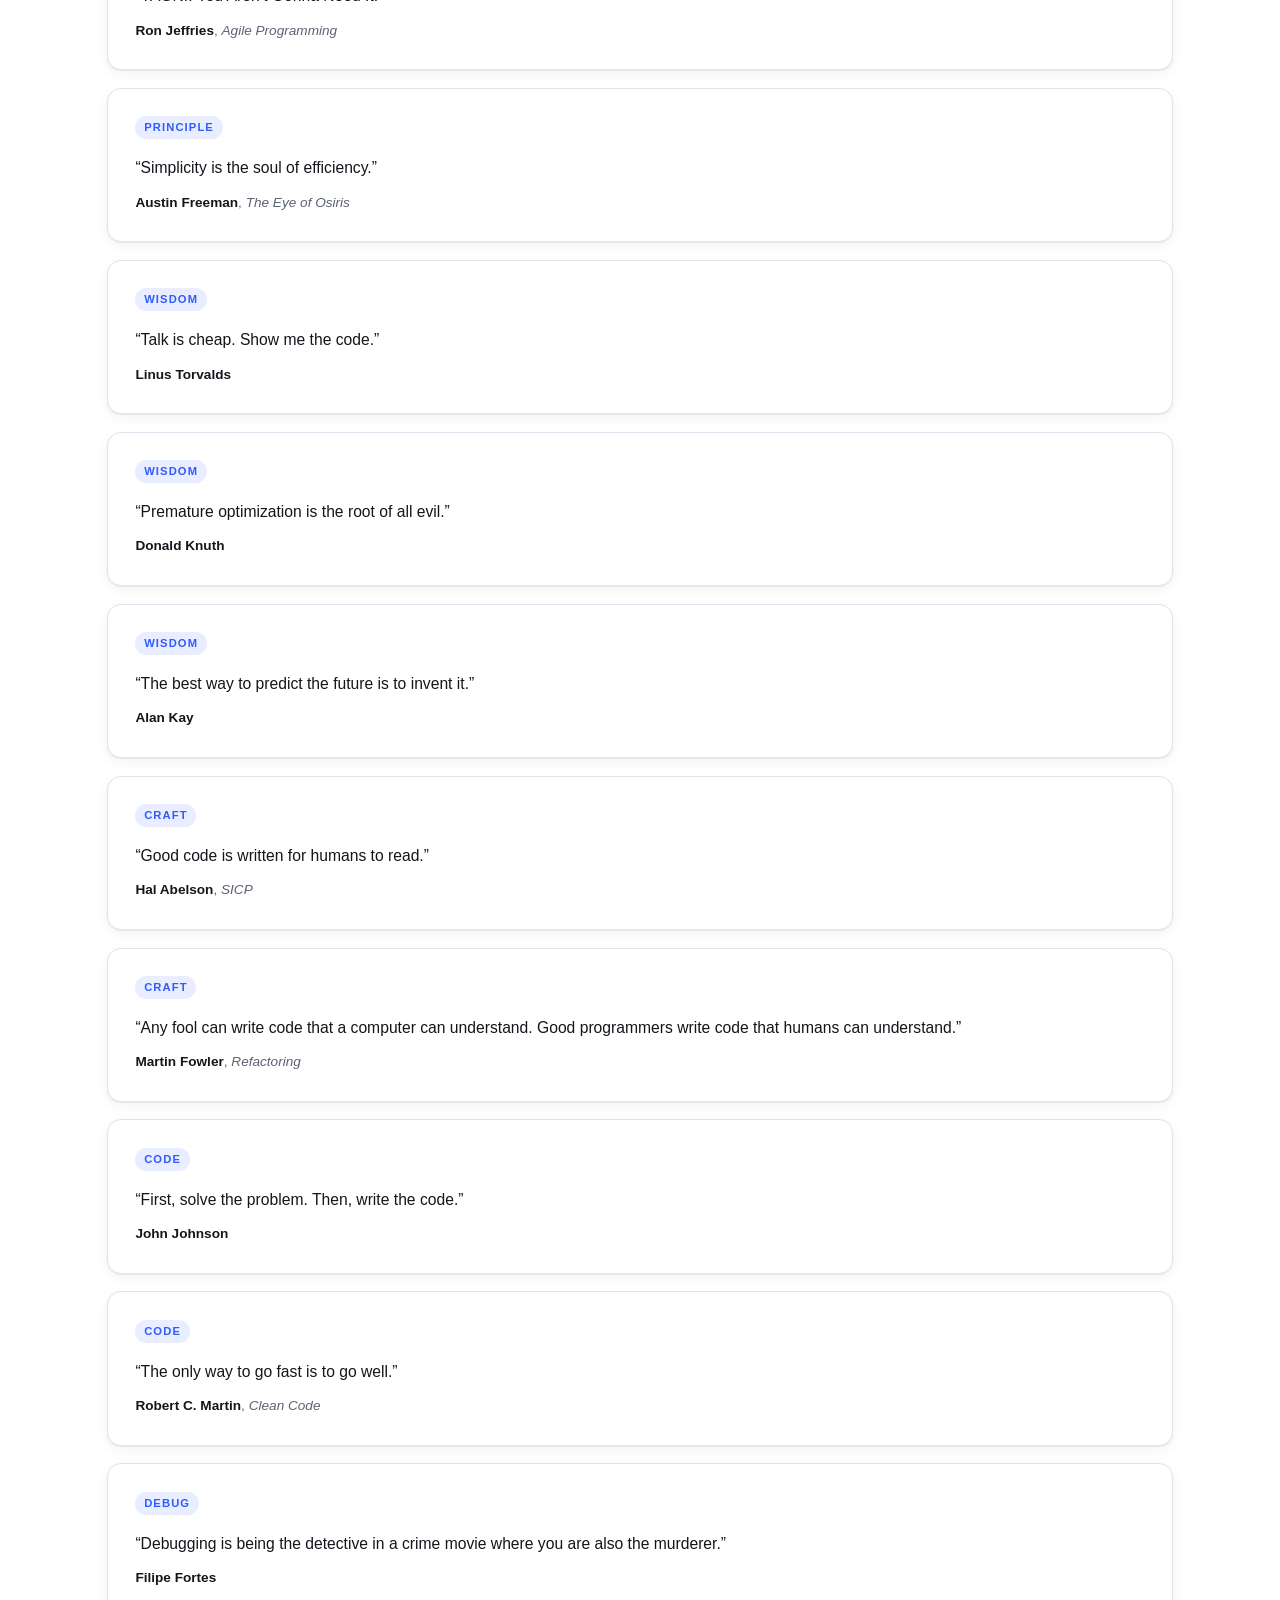
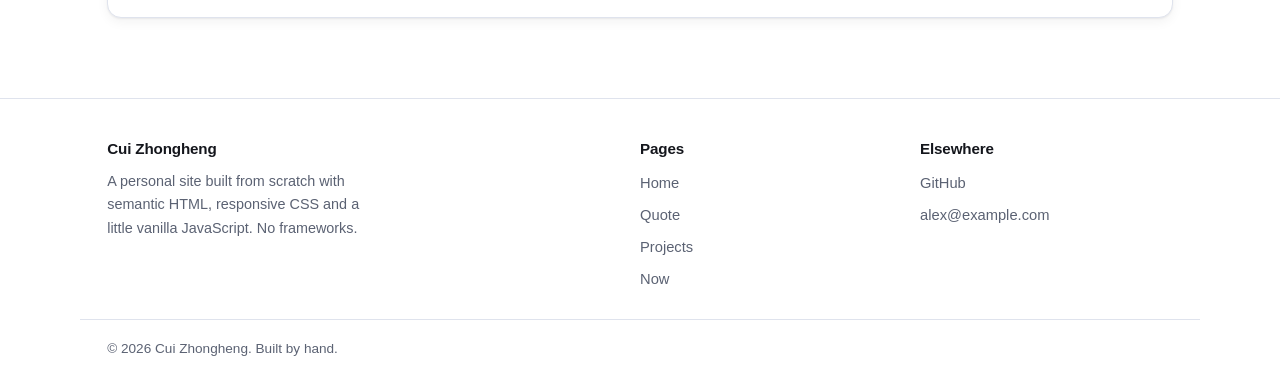
==== commit 8ffb021d: "Today,i try to improve my project,such as card game,useless machine and study timer" ====
--- a/about.html
+++ b/about.html
@@ -1,12 +1,11 @@
 <!DOCTYPE html>
-<!-- TODO: replace "Alex Chen", YOUR-USERNAME and alex@example.com, and rewrite the text in your own words. -->
 <html lang="en">
 <head>
   <meta charset="utf-8">
   <meta name="viewport" content="width=device-width, initial-scale=1">
 
-  <title>About — Alex Chen</title>
-  <meta name="description" content="How Alex Chen got into programming, what he is studying, and what he does away from the keyboard.">
+  <title>Quotes — Cui Zhongheng</title>
+  <meta name="description" content="Quotes and principles that shape how Cui Zhongheng thinks about code, craft, and learning.">
 
   <link rel="canonical" href="https://YOUR-USERNAME.github.io/personal-site/about.html">
   <link rel="icon" href="assets/img/favicon.svg" type="image/svg+xml">
@@ -15,19 +14,17 @@
   <link rel="manifest" href="site.webmanifest">
   <meta name="theme-color" content="#2f6bff">
 
-  <meta property="og:type" content="profile">
-  <meta property="og:site_name" content="Alex Chen">
-  <meta property="og:title" content="About Alex Chen">
-  <meta property="og:description" content="How I got into programming, what I am studying, and what I do away from the keyboard.">
+  <meta property="og:type" content="website">
+  <meta property="og:site_name" content="Cui Zhongheng">
+  <meta property="og:title" content="Quotes — Cui Zhongheng">
+  <meta property="og:description" content="Quotes and principles that shape how I think about code, craft, and learning.">
   <meta property="og:url" content="https://YOUR-USERNAME.github.io/personal-site/about.html">
   <meta property="og:image" content="https://YOUR-USERNAME.github.io/personal-site/assets/img/og-image.png">
   <meta property="og:image:width" content="1200">
   <meta property="og:image:height" content="630">
-  <meta property="og:image:alt" content="Alex Chen — personal website">
+  <meta property="og:image:alt" content="Cui Zhongheng — personal website">
   <meta name="twitter:card" content="summary_large_image">
 
-  <!-- Set the colour theme before the first paint, so a dark-theme visitor
-       never sees a flash of the light theme. main.js takes over afterwards. -->
   <script>
     (function () {
       try {
@@ -48,7 +45,7 @@
     <div class="container header-inner">
       <a class="brand" href="index.html">
         <img class="brand-mark" src="assets/img/favicon.svg" alt="" width="32" height="32">
-        <span class="brand-text">Alex&nbsp;Chen</span>
+        <span class="brand-text">Cui&nbsp;Zhongheng</span>
       </a>
 
       <button class="nav-toggle" type="button" aria-expanded="false" aria-controls="site-nav">
@@ -63,9 +60,9 @@
       <nav class="site-nav" id="site-nav" aria-label="Main navigation">
         <ul class="nav-list">
           <li><a href="index.html">Home</a></li>
-          <li><a href="about.html" aria-current="page">About</a></li>
+          <li><a href="about.html" aria-current="page">Quote</a></li>
           <li><a href="projects.html">Projects</a></li>
-          <li><a href="contact.html">Contact</a></li>
+          <li><a href="contact.html">Now</a></li>
         </ul>
       </nav>
 
@@ -78,154 +75,176 @@
 
   <main id="main">
 
-    <!-- ===================== INTRO ===================== -->
     <section class="page-head" aria-labelledby="page-title">
       <div class="container">
-        <p class="eyebrow">About</p>
-        <h1 id="page-title">The person behind the keyboard</h1>
+        <p class="eyebrow">Quote</p>
+        <h1 id="page-title">Words worth remembering</h1>
         <p class="lead">
-          Short version: I am a student who likes problems that have a definite answer,
-          and I am slowly getting comfortable with the ones that do not.
+          A small collection of quotes and principles that shaped how I think about
+          code, craft, and the habit of learning.
+          <strong>This is also my first little webpage project. It is not difficult, but it marks my very first step.</strong>
+          I revisit this list when I need a nudge in the right direction.
         </p>
       </div>
     </section>
 
-    <!-- ===================== BIO ===================== -->
-    <section class="section" aria-labelledby="bio-title">
-      <div class="container split">
-        <div class="split-body">
-          <h2 id="bio-title">How I got here</h2>
-          <p>
-            My first website was a single page that said &ldquo;hello&rdquo; in a font I
-            could not control. I remember being annoyed that the browser ignored what I
-            had typed, and that annoyance is basically why I kept going. Learning that
-            markup describes <em>meaning</em> and CSS describes <em>appearance</em> was
-            the moment the whole thing clicked for me.
-          </p>
-          <p>
-            These days I study computer science and spend a lot of my free time on the
-            web platform itself. I like that I can view source on almost anything and
-            learn from it. I am not trying to be the fastest programmer in the room &mdash;
-            I would rather understand one thing properly than half-understand five.
-          </p>
-          <p>
-            Outside of coursework I read a lot of non-fiction, I shoot 35&nbsp;mm film
-            on weekends, and I run slowly but regularly.
-          </p>
+    <section class="section" aria-labelledby="hero-quote-title">
+      <div class="container">
+        <div class="quote-hero" aria-live="polite">
+          <span class="quote-hero-mark" aria-hidden="true">&ldquo;</span>
+          <blockquote>
+            <p id="hero-quote-text">Talk is cheap. Show me the code.</p>
+          </blockquote>
+          <footer>
+            <cite id="hero-quote-cite">Linus Torvalds</cite>
+          </footer>
+          <button class="button button-primary quote-hero-shuffle" id="shuffle-btn" type="button">
+            Shuffle
+          </button>
         </div>
-
-        <figure class="split-figure">
-          <img src="assets/img/portrait.svg"
-               alt="Stylised illustrated portrait of a person wearing headphones."
-               width="360" height="360">
-          <figcaption>An illustration, because I dislike being photographed.</figcaption>
-        </figure>
       </div>
     </section>
 
-    <!-- ===================== TIMELINE ===================== -->
-    <section class="section section-alt" aria-labelledby="timeline-title">
+    <section class="section section-alt" aria-labelledby="quotes-title">
       <div class="container">
         <header class="section-head">
-          <h2 id="timeline-title">A short timeline</h2>
-          <p class="section-sub">Four moments that shaped how I work.</p>
+          <h2 id="quotes-title">The collection</h2>
+          <p class="section-sub">Filter by category or scroll through them all.</p>
         </header>
 
-        <ol class="timeline">
-          <li class="timeline-item">
-            <h3>First &ldquo;hello world&rdquo;</h3>
-            <p>
-              Edited a template until it broke, then spent an evening putting it back
-              together. Learned that version control might be worth learning.
-            </p>
-          </li>
-          <li class="timeline-item">
-            <h3>Learning to inspect</h3>
-            <p>
-              Discovered browser developer tools. Started reading other people&rsquo;s
-              CSS instead of guessing, which sped everything up enormously.
-            </p>
-          </li>
-          <li class="timeline-item">
-            <h3>Accessibility clicked</h3>
-            <p>
-              Tried to use my own site with the keyboard only. It was unusable. I have
-              written a skip link into every page since.
-            </p>
-          </li>
-          <li class="timeline-item">
-            <h3>Building this site</h3>
-            <p>
-              Wrote it by hand, page by page, committing as I went, and published it
-              with GitHub Pages so that other people could actually open it.
-            </p>
-          </li>
-        </ol>
-      </div>
-    </section>
-
-    <!-- ===================== SKILLS ===================== -->
-    <section class="section" aria-labelledby="skills-title">
-      <div class="container">
-        <header class="section-head">
-          <h2 id="skills-title">Where I am, honestly</h2>
-          <p class="section-sub">
-            Progress bars are approximate. I would rather understate than overstate.
-          </p>
-        </header>
-
-        <ul class="skills">
-          <li class="skill">
-            <p class="skill-head">
-              <span class="skill-name">HTML &amp; semantic markup</span>
-              <span class="skill-value">Comfortable</span>
-            </p>
-            <div class="skill-bar" role="img" aria-label="HTML and semantic markup: comfortable, about 80 percent">
-              <span class="skill-fill" style="--level: 80%"></span>
-            </div>
-          </li>
-          <li class="skill">
-            <p class="skill-head">
-              <span class="skill-name">CSS layout &amp; responsive design</span>
-              <span class="skill-value">Getting there</span>
-            </p>
-            <div class="skill-bar" role="img" aria-label="CSS layout and responsive design: getting there, about 65 percent">
-              <span class="skill-fill" style="--level: 65%"></span>
-            </div>
-          </li>
-          <li class="skill">
-            <p class="skill-head">
-              <span class="skill-name">JavaScript</span>
-              <span class="skill-value">Learning</span>
-            </p>
-            <div class="skill-bar" role="img" aria-label="JavaScript: learning, about 45 percent">
-              <span class="skill-fill" style="--level: 45%"></span>
-            </div>
-          </li>
-          <li class="skill">
-            <p class="skill-head">
-              <span class="skill-name">Git &amp; version control</span>
-              <span class="skill-value">Improving</span>
-            </p>
-            <div class="skill-bar" role="img" aria-label="Git and version control: improving, about 55 percent">
-              <span class="skill-fill" style="--level: 55%"></span>
-            </div>
-          </li>
-        </ul>
-      </div>
-    </section>
-
-    <!-- ===================== HOBBIES ===================== -->
-    <section class="section section-alt" aria-labelledby="hobbies-title">
-      <div class="container">
-        <h2 id="hobbies-title">Away from the screen</h2>
-        <ul class="tag-list tag-list-large">
-          <li>Film photography</li>
-          <li>Slow running</li>
-          <li>Non-fiction reading</li>
-          <li>Chess (badly)</li>
-          <li>Cooking one dish until it is perfect</li>
-        </ul>
+        <div class="filter-bar" role="group" aria-label="Filter quotes by category">
+          <button class="filter-button is-active" type="button" data-filter="all" aria-pressed="true">All</button>
+          <button class="filter-button" type="button" data-filter="principle" aria-pressed="false">Principles</button>
+          <button class="filter-button" type="button" data-filter="code" aria-pressed="false">Code</button>
+          <button class="filter-button" type="button" data-filter="wisdom" aria-pressed="false">Wisdom</button>
+          <button class="filter-button" type="button" data-filter="debug" aria-pressed="false">Debug</button>
+          <button class="filter-button" type="button" data-filter="craft" aria-pressed="false">Craft</button>
+        </div>
+        <p class="filter-status" aria-live="polite"></p>
+
+        <div class="quote-grid">
+
+          <article class="card quote-card" data-category="principle">
+            <span class="quote-category">principle</span>
+            <blockquote>
+              <p>DRY: Don&rsquo;t Repeat Yourself.</p>
+            </blockquote>
+            <footer>
+              <cite>Andrew Hunt</cite>, <span class="quote-source">The Pragmatic Programmer</span>
+            </footer>
+          </article>
+
+          <article class="card quote-card" data-category="principle">
+            <span class="quote-category">principle</span>
+            <blockquote>
+              <p>KISS: Keep It Simple, Stupid.</p>
+            </blockquote>
+            <footer>
+              <cite>Kelly Johnson</cite>, <span class="quote-source">Aerospace design principle</span>
+            </footer>
+          </article>
+
+          <article class="card quote-card" data-category="principle">
+            <span class="quote-category">principle</span>
+            <blockquote>
+              <p>YAGNI: You Aren&rsquo;t Gonna Need It.</p>
+            </blockquote>
+            <footer>
+              <cite>Ron Jeffries</cite>, <span class="quote-source">Agile Programming</span>
+            </footer>
+          </article>
+
+          <article class="card quote-card" data-category="principle">
+            <span class="quote-category">principle</span>
+            <blockquote>
+              <p>Simplicity is the soul of efficiency.</p>
+            </blockquote>
+            <footer>
+              <cite>Austin Freeman</cite>, <span class="quote-source">The Eye of Osiris</span>
+            </footer>
+          </article>
+
+          <article class="card quote-card" data-category="wisdom">
+            <span class="quote-category">wisdom</span>
+            <blockquote>
+              <p>Talk is cheap. Show me the code.</p>
+            </blockquote>
+            <footer>
+              <cite>Linus Torvalds</cite>
+            </footer>
+          </article>
+
+          <article class="card quote-card" data-category="wisdom">
+            <span class="quote-category">wisdom</span>
+            <blockquote>
+              <p>Premature optimization is the root of all evil.</p>
+            </blockquote>
+            <footer>
+              <cite>Donald Knuth</cite>
+            </footer>
+          </article>
+
+          <article class="card quote-card" data-category="wisdom">
+            <span class="quote-category">wisdom</span>
+            <blockquote>
+              <p>The best way to predict the future is to invent it.</p>
+            </blockquote>
+            <footer>
+              <cite>Alan Kay</cite>
+            </footer>
+          </article>
+
+          <article class="card quote-card" data-category="craft">
+            <span class="quote-category">craft</span>
+            <blockquote>
+              <p>Good code is written for humans to read.</p>
+            </blockquote>
+            <footer>
+              <cite>Hal Abelson</cite>, <span class="quote-source">SICP</span>
+            </footer>
+          </article>
+
+          <article class="card quote-card" data-category="craft">
+            <span class="quote-category">craft</span>
+            <blockquote>
+              <p>Any fool can write code that a computer can understand. Good programmers write code that humans can understand.</p>
+            </blockquote>
+            <footer>
+              <cite>Martin Fowler</cite>, <span class="quote-source">Refactoring</span>
+            </footer>
+          </article>
+
+          <article class="card quote-card" data-category="code">
+            <span class="quote-category">code</span>
+            <blockquote>
+              <p>First, solve the problem. Then, write the code.</p>
+            </blockquote>
+            <footer>
+              <cite>John Johnson</cite>
+            </footer>
+          </article>
+
+          <article class="card quote-card" data-category="code">
+            <span class="quote-category">code</span>
+            <blockquote>
+              <p>The only way to go fast is to go well.</p>
+            </blockquote>
+            <footer>
+              <cite>Robert C. Martin</cite>, <span class="quote-source">Clean Code</span>
+            </footer>
+          </article>
+
+          <article class="card quote-card" data-category="debug">
+            <span class="quote-category">debug</span>
+            <blockquote>
+              <p>Debugging is being the detective in a crime movie where you are also the murderer.</p>
+            </blockquote>
+            <footer>
+              <cite>Filipe Fortes</cite>
+            </footer>
+          </article>
+
+        </div>
       </div>
     </section>
 
@@ -234,7 +253,7 @@
   <footer class="site-footer">
     <div class="container footer-inner">
       <div class="footer-col">
-        <h2 class="footer-title">Alex Chen</h2>
+        <h2 class="footer-title">Cui Zhongheng</h2>
         <p class="footer-note">
           A personal site built from scratch with semantic HTML, responsive CSS and a
           little vanilla JavaScript. No frameworks.
@@ -245,9 +264,9 @@
         <h2 class="footer-title">Pages</h2>
         <ul class="footer-links">
           <li><a href="index.html">Home</a></li>
-          <li><a href="about.html">About</a></li>
+          <li><a href="about.html">Quote</a></li>
           <li><a href="projects.html">Projects</a></li>
-          <li><a href="contact.html">Contact</a></li>
+          <li><a href="contact.html">Now</a></li>
         </ul>
       </nav>
 
@@ -261,10 +280,10 @@
     </div>
 
     <div class="container footer-bottom">
-      <p>&copy; <span data-current-year>2025</span> Alex Chen. Built by hand.</p>
+      <p>&copy; <span data-current-year>2025</span> Cui Zhongheng. Built by hand.</p>
     </div>
   </footer>
 
   <script src="assets/js/main.js" defer></script>
 </body>
-</html>
+</html>
--- a/assets/css/style.css
+++ b/assets/css/style.css
@@ -1,5 +1,5 @@
 /* ==========================================================================
-   Alex Chen — personal site
+   Cui Zhongheng — personal site
    style.css  (part 1 of 2: tokens, layout, components)
    Written by hand. No framework, no reset library, no build step.
    Part 2 (the responsive layer) is appended at the end of this file.
@@ -654,6 +654,14 @@
 /* Added by JavaScript while filtering */
 .project.is-hidden { display: none; }
 
+.project-link {
+  display: flex;
+  flex-direction: column;
+  color: inherit;
+  text-decoration: none;
+  height: 100%;
+}
+
 .project-figure {
   margin: 0;
   background-color: var(--surface-2);
@@ -670,6 +678,20 @@
 }
 
 .project-body p { margin-bottom: 0; color: var(--text-muted); }
+
+.project-cta {
+  display: inline-block;
+  margin-top: auto;
+  padding-top: var(--space-2);
+  font-size: .85rem;
+  font-weight: 700;
+  color: var(--accent);
+  transition: transform var(--transition);
+}
+
+.project:hover .project-cta {
+  transform: translateX(4px);
+}
 
 .empty-state {
   padding: var(--space-4);
@@ -931,10 +953,10 @@
 html.js .reveal.is-visible {
   opacity: 1;
   transform: none;
-}
-
+}
+
 /* ==========================================================================
-   Alex Chen — personal site
+   Cui Zhongheng — personal site
    style.css  (part 2 of 2: the responsive layer and print styles)
 
    The base styles above are written mobile-first: every multi-column rule
@@ -1003,30 +1025,31 @@
   }
 }
 
-/* --------------------------------------------------------------------------
-   21b. Keeping large media from forcing the page sideways
-
-   A grid item defaults to min-width: auto, so a 560px-wide illustration would
-   otherwise set the width of its whole column and push the page sideways on a
-   phone. minmax(0, 1fr) lets every single-column layout shrink to fit.
-   -------------------------------------------------------------------------- */
-.hero-inner,
-.split,
-.card-grid,
-.project-grid,
-.facts,
-.footer-inner,
-.skills,
-.timeline {
-  grid-template-columns: minmax(0, 1fr);
-}
-
-/* The same guard on the boxes that actually hold the wide images. */
-.hero-copy,
-.hero-figure,
-.split-body,
-.split-figure,
-.split-aside { min-width: 0; }
+/* --------------------------------------------------------------------------
+   21b. Keeping large media from forcing the page sideways
+
+   A grid item defaults to min-width: auto, so a 560px-wide illustration would
+   otherwise set the width of its whole column and push the page sideways on a
+   phone. minmax(0, 1fr) lets every single-column layout shrink to fit.
+   -------------------------------------------------------------------------- */
+.hero-inner,
+.split,
+.card-grid,
+.project-grid,
+.quote-grid,
+.facts,
+.footer-inner,
+.skills,
+.timeline {
+  grid-template-columns: minmax(0, 1fr);
+}
+
+/* The same guard on the boxes that actually hold the wide images. */
+.hero-copy,
+.hero-figure,
+.split-body,
+.split-figure,
+.split-aside { min-width: 0; }
 /* --------------------------------------------------------------------------
    22. Fluid type and a little breathing room
    -------------------------------------------------------------------------- */
@@ -1045,6 +1068,7 @@
   .container { padding-inline: var(--space-4); }
 
   .card-grid,
+  .quote-grid,
   .facts { grid-template-columns: repeat(2, minmax(0, 1fr)); }
 
   .footer-inner { grid-template-columns: repeat(2, minmax(0, 1fr)); }
@@ -1072,7 +1096,8 @@
    25. Large screens
    -------------------------------------------------------------------------- */
 @media (min-width: 1024px) {
-  .card-grid { grid-template-columns: repeat(3, minmax(0, 1fr)); }
+  .card-grid,
+  .quote-grid { grid-template-columns: repeat(3, minmax(0, 1fr)); }
 
   .facts { grid-template-columns: repeat(4, minmax(0, 1fr)); }
 
@@ -1113,6 +1138,130 @@
   .card:hover,
   .project:hover { transform: none; }
 }
+
+/* --------------------------------------------------------------------------
+   28. Quote page
+   -------------------------------------------------------------------------- */
+.quote-hero {
+  position: relative;
+  padding: var(--space-5) var(--space-4);
+  text-align: center;
+  background-color: var(--surface);
+  border: 1px solid var(--border);
+  border-radius: var(--radius-lg);
+  box-shadow: var(--shadow-sm);
+}
+
+.quote-hero-mark {
+  display: block;
+  font-size: 5rem;
+  line-height: 1;
+  color: var(--accent);
+  opacity: .25;
+  font-family: Georgia, "Times New Roman", serif;
+  margin-bottom: var(--space-2);
+}
+
+.quote-hero blockquote {
+  margin: 0;
+  padding: 0;
+  border: none;
+}
+
+.quote-hero blockquote p {
+  font-size: clamp(1.2rem, 1rem + 1vw, 1.65rem);
+  font-weight: 600;
+  line-height: 1.45;
+  letter-spacing: -.01em;
+  margin-bottom: var(--space-3);
+  transition: opacity 180ms ease, transform 180ms ease;
+}
+
+.quote-hero footer {
+  font-size: .95rem;
+  color: var(--text-muted);
+  margin-bottom: var(--space-4);
+}
+
+.quote-hero cite {
+  font-style: normal;
+  font-weight: 600;
+  color: var(--text);
+}
+
+.quote-hero .quote-source {
+  color: var(--text-muted);
+  margin-left: .25rem;
+}
+
+.quote-hero-shuffle {
+  margin: 0 auto;
+}
+
+.quote-grid {
+  display: grid;
+  gap: var(--space-3);
+  grid-template-columns: minmax(0, 1fr);
+}
+
+.quote-card {
+  position: relative;
+  display: flex;
+  flex-direction: column;
+  gap: var(--space-2);
+  padding: var(--space-4);
+}
+
+.quote-card blockquote {
+  margin: 0;
+  padding: 0;
+  border: none;
+  flex: 1;
+}
+
+.quote-card blockquote p {
+  font-size: .98rem;
+  font-weight: 500;
+  line-height: 1.55;
+  margin-bottom: 0;
+  color: var(--text);
+}
+
+.quote-card blockquote p::before { content: "\201C"; }
+.quote-card blockquote p::after  { content: "\201D"; }
+
+.quote-card footer {
+  font-size: .85rem;
+  color: var(--text-muted);
+  margin-top: auto;
+}
+
+.quote-card cite {
+  font-style: normal;
+  font-weight: 600;
+  color: var(--text);
+}
+
+.quote-category {
+  display: inline-block;
+  align-self: flex-start;
+  padding: .15rem .55rem;
+  font-size: .7rem;
+  font-weight: 700;
+  letter-spacing: .1em;
+  text-transform: uppercase;
+  color: var(--accent);
+  background-color: var(--accent-soft);
+  border-radius: 999px;
+  margin-bottom: var(--space-1);
+}
+
+.quote-source {
+  display: inline;
+  font-style: italic;
+}
+
+.quote-card.is-hidden { display: none; }
 
 /* --------------------------------------------------------------------------
    28. Print — the pages should still make sense on paper
@@ -1153,4 +1302,4 @@
     font-size: .85em;
     color: #444;
   }
-}
+}
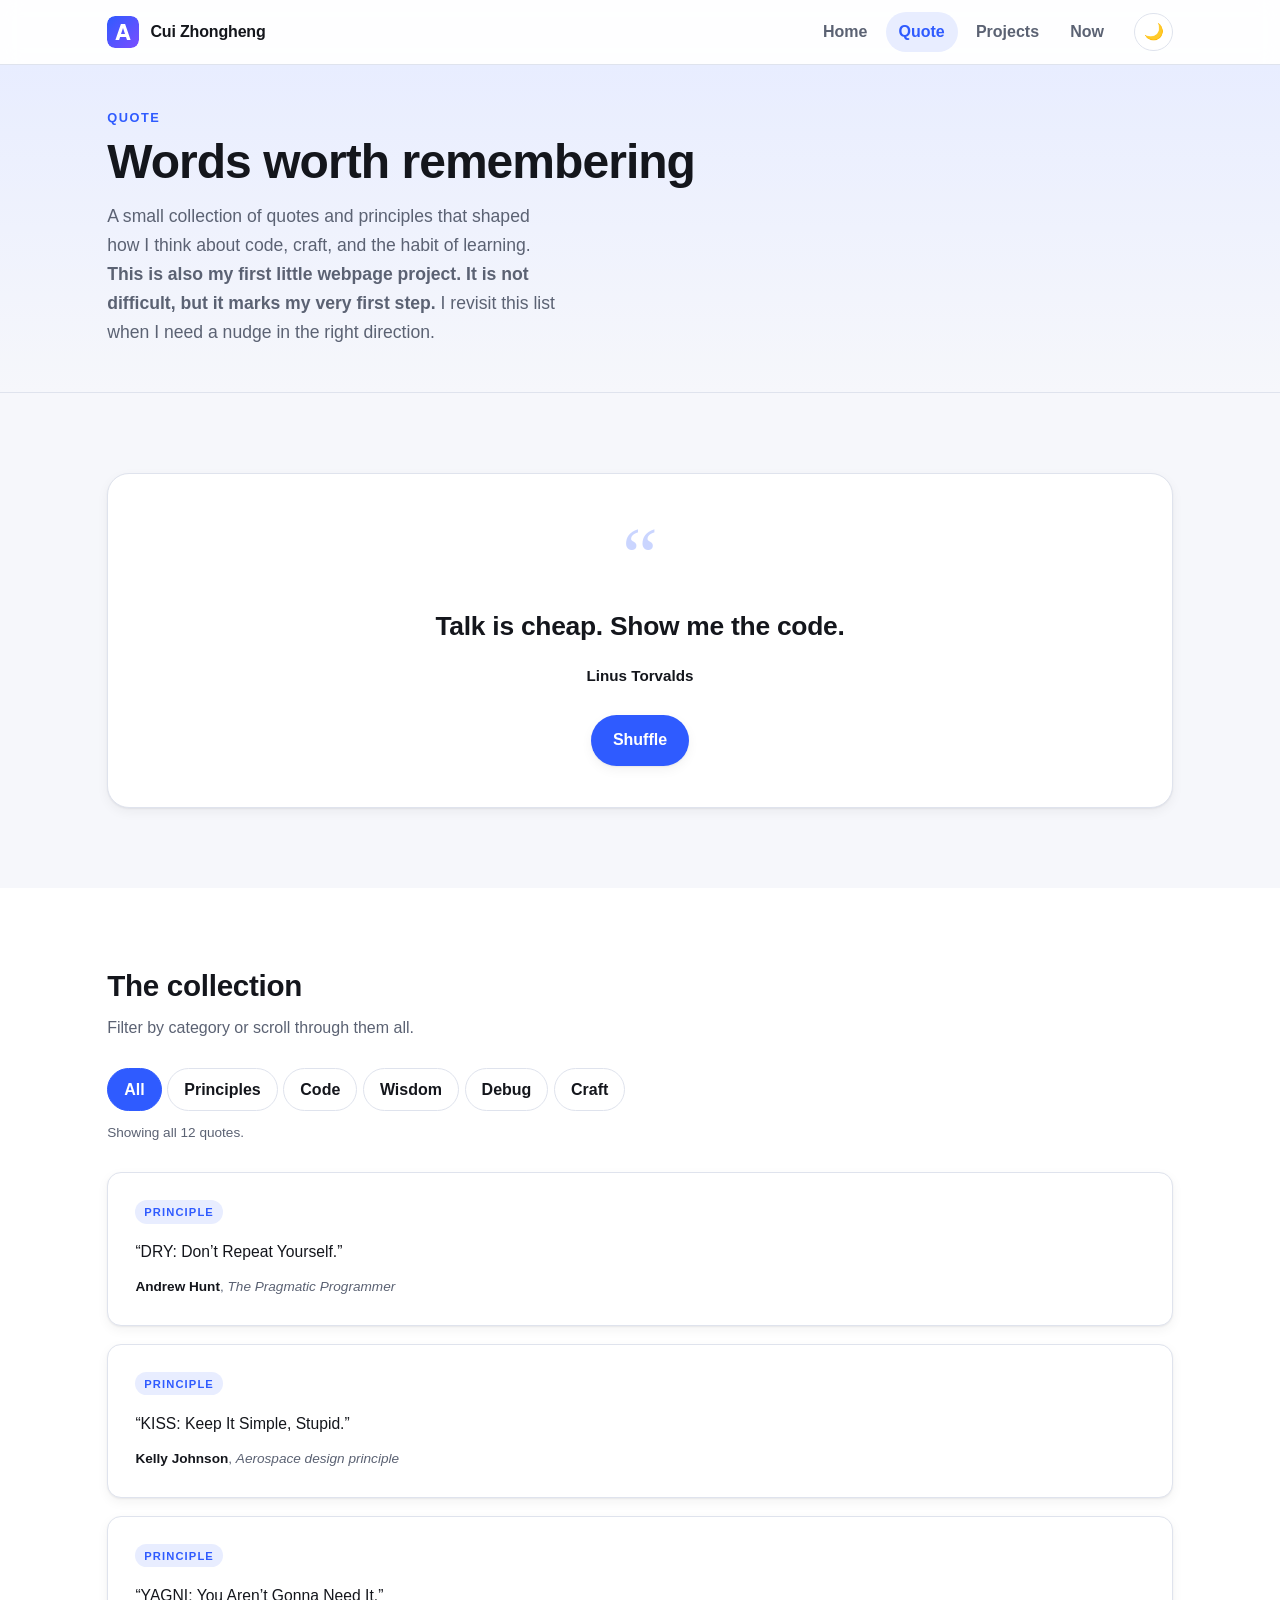
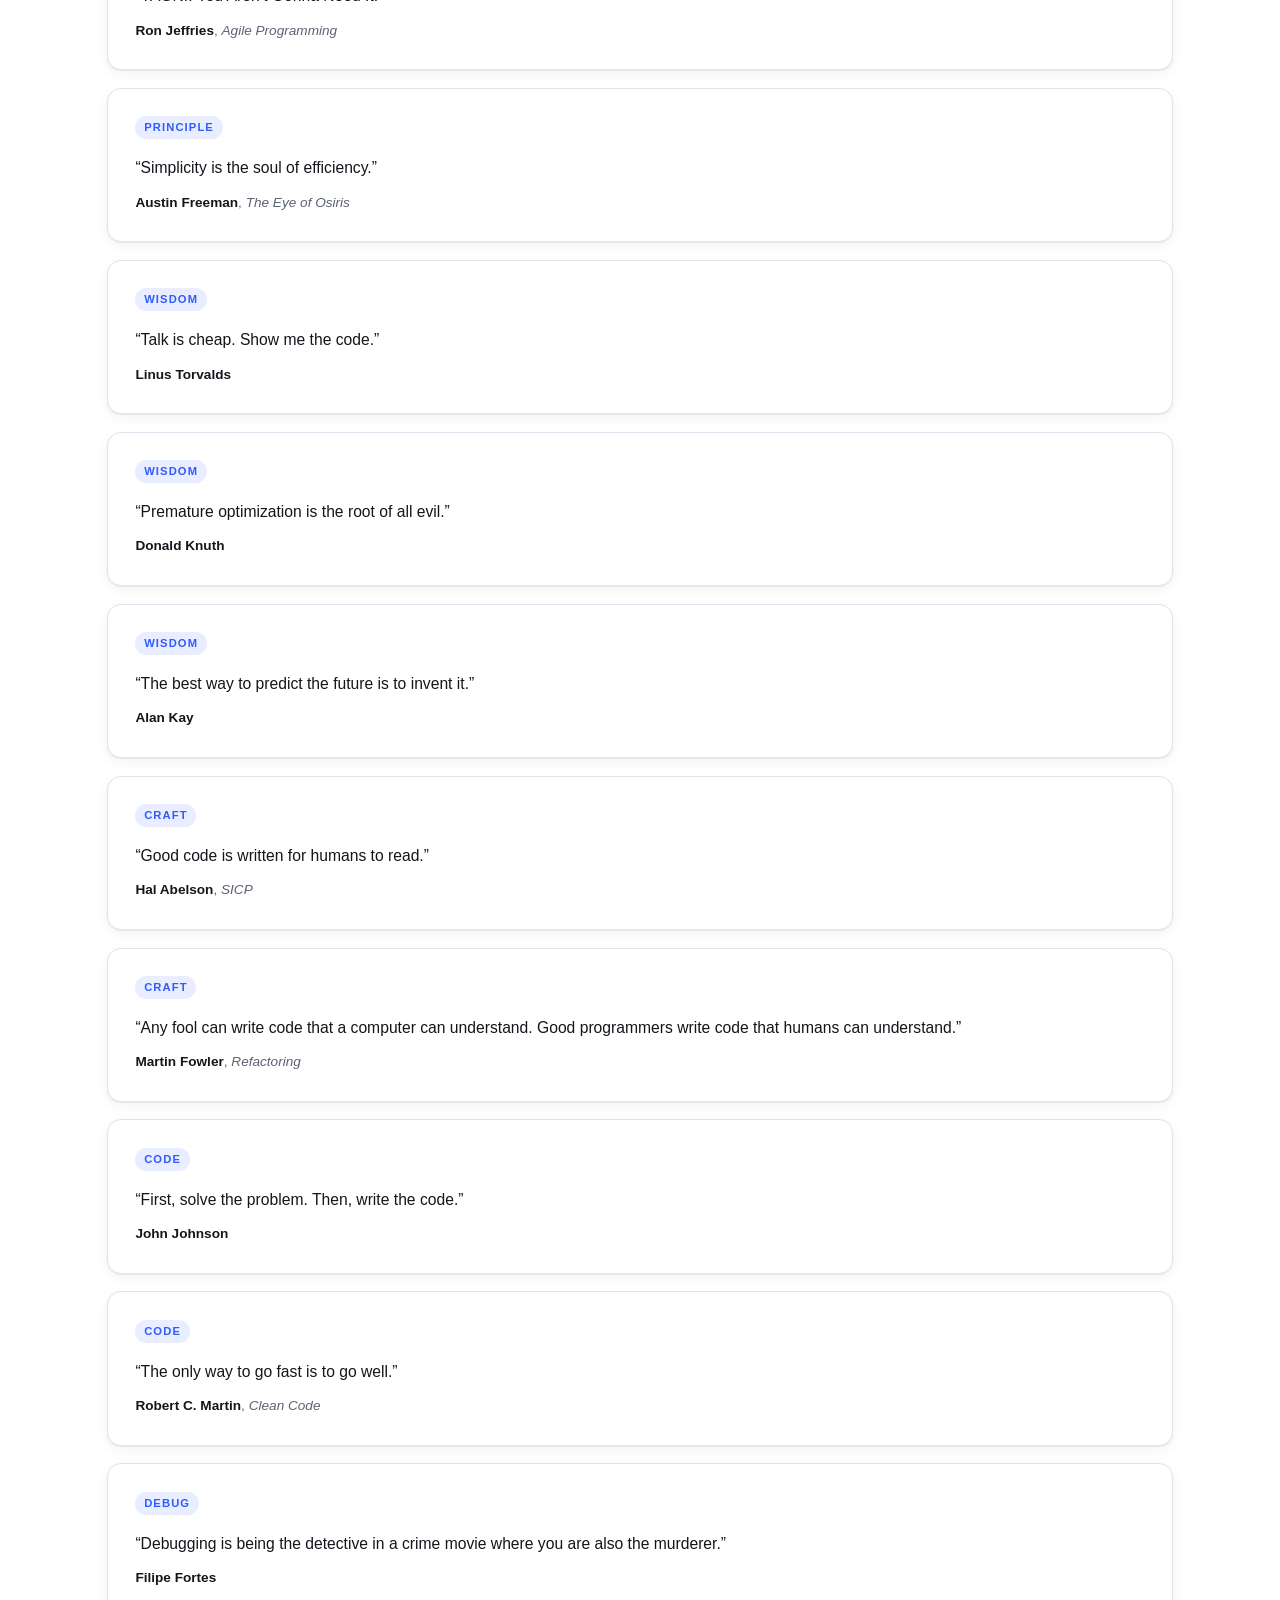
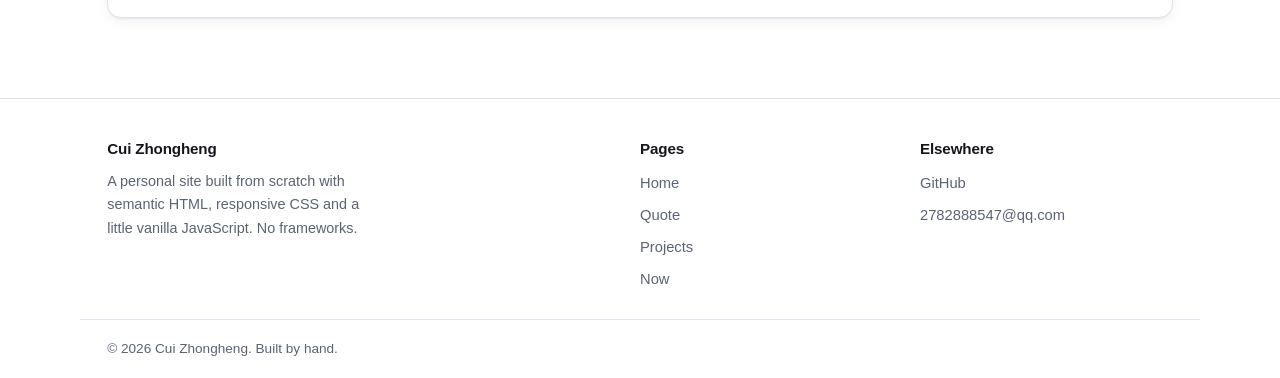
==== commit 87fe1578: "Fix placeholders, OG URLs and image; rename study timer" ====
--- a/about.html
+++ b/about.html
@@ -7,7 +7,7 @@
   <title>Quotes — Cui Zhongheng</title>
   <meta name="description" content="Quotes and principles that shape how Cui Zhongheng thinks about code, craft, and learning.">
 
-  <link rel="canonical" href="https://YOUR-USERNAME.github.io/personal-site/about.html">
+  <link rel="canonical" href="https://czhcyber.github.io/learning-html/about.html">
   <link rel="icon" href="assets/img/favicon.svg" type="image/svg+xml">
   <link rel="icon" href="assets/img/favicon-32.png" type="image/png" sizes="32x32">
   <link rel="apple-touch-icon" href="assets/img/apple-touch-icon.png">
@@ -18,8 +18,8 @@
   <meta property="og:site_name" content="Cui Zhongheng">
   <meta property="og:title" content="Quotes — Cui Zhongheng">
   <meta property="og:description" content="Quotes and principles that shape how I think about code, craft, and learning.">
-  <meta property="og:url" content="https://YOUR-USERNAME.github.io/personal-site/about.html">
-  <meta property="og:image" content="https://YOUR-USERNAME.github.io/personal-site/assets/img/og-image.png">
+  <meta property="og:url" content="https://czhcyber.github.io/learning-html/about.html">
+  <meta property="og:image" content="https://czhcyber.github.io/learning-html/assets/img/og-image.jpg">
   <meta property="og:image:width" content="1200">
   <meta property="og:image:height" content="630">
   <meta property="og:image:alt" content="Cui Zhongheng — personal website">
@@ -273,8 +273,8 @@
       <div class="footer-col">
         <h2 class="footer-title">Elsewhere</h2>
         <ul class="footer-links">
-          <li><a href="https://github.com/YOUR-USERNAME" rel="me noopener">GitHub</a></li>
-          <li><a href="mailto:alex@example.com">alex@example.com</a></li>
+          <li><a href="https://github.com/czhcyber" rel="me noopener">GitHub</a></li>
+          <li><a href="mailto:2782888547@qq.com">2782888547@qq.com</a></li>
         </ul>
       </div>
     </div>
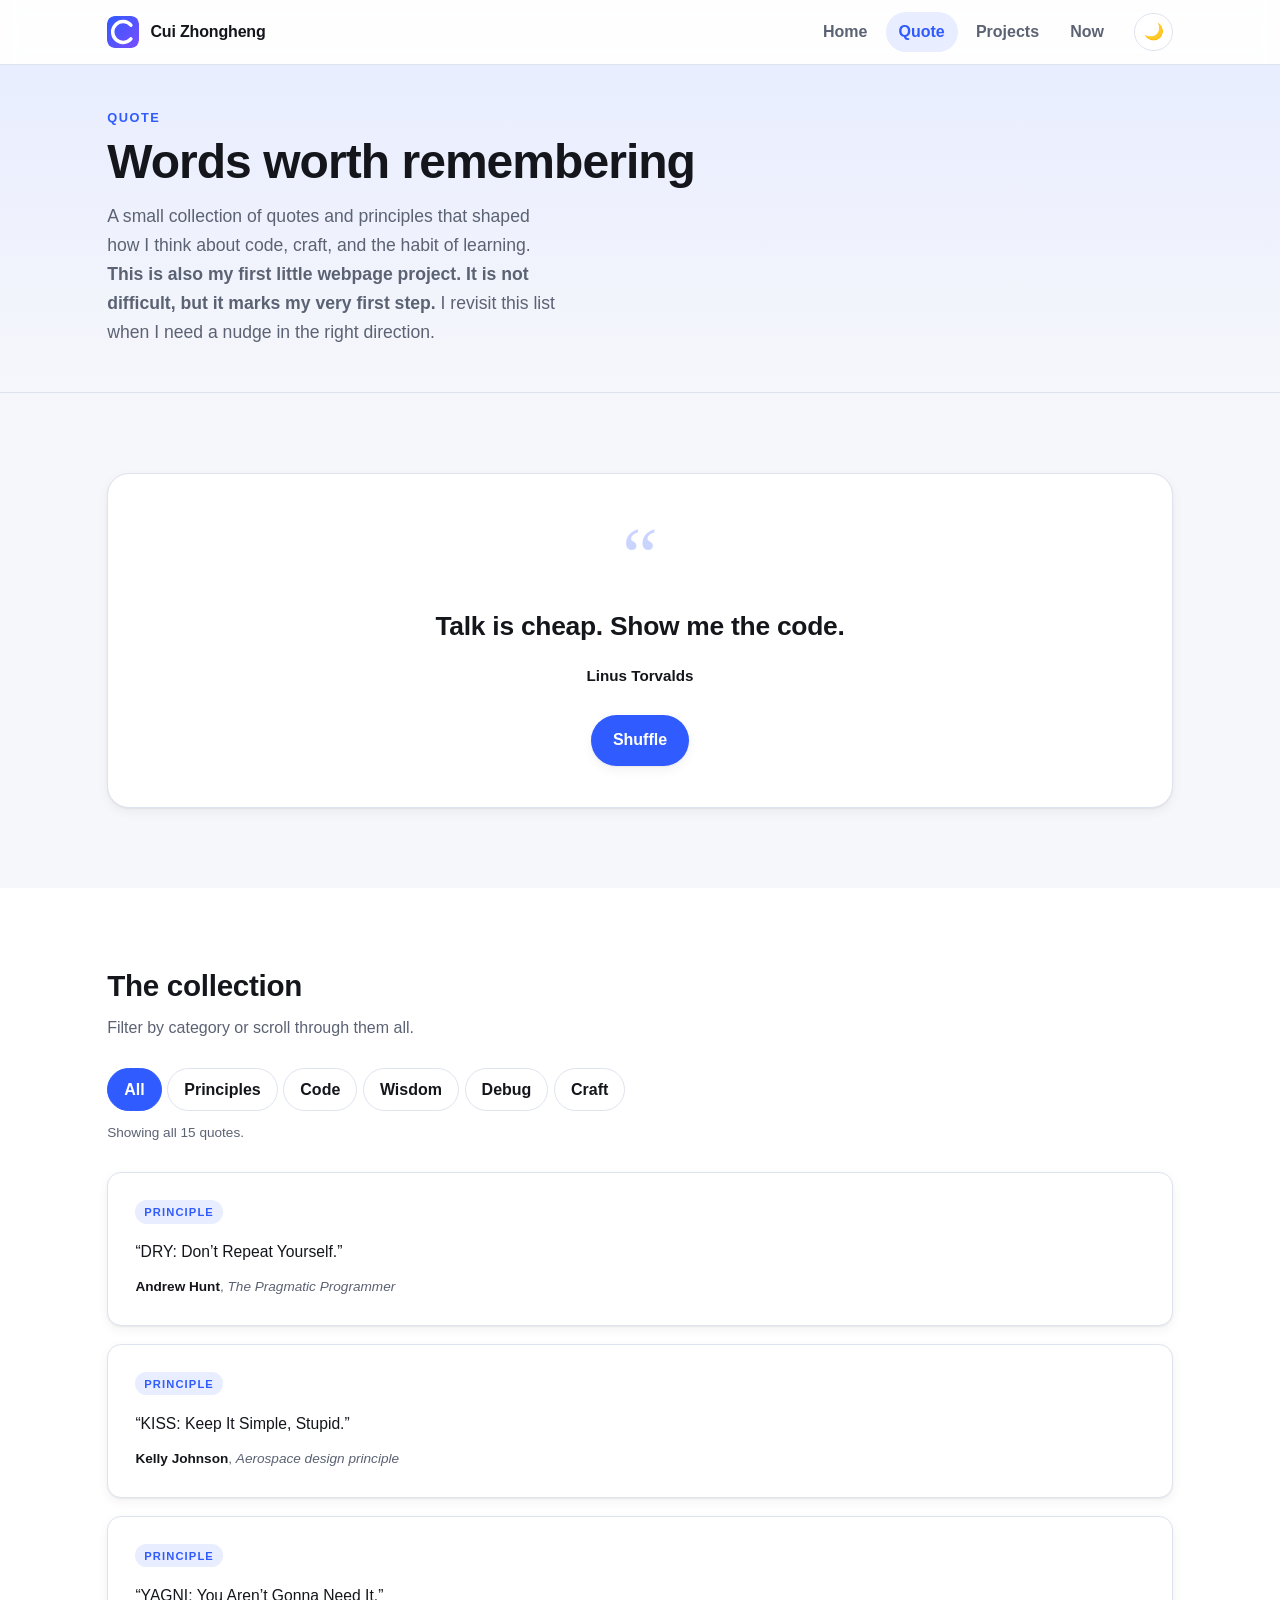
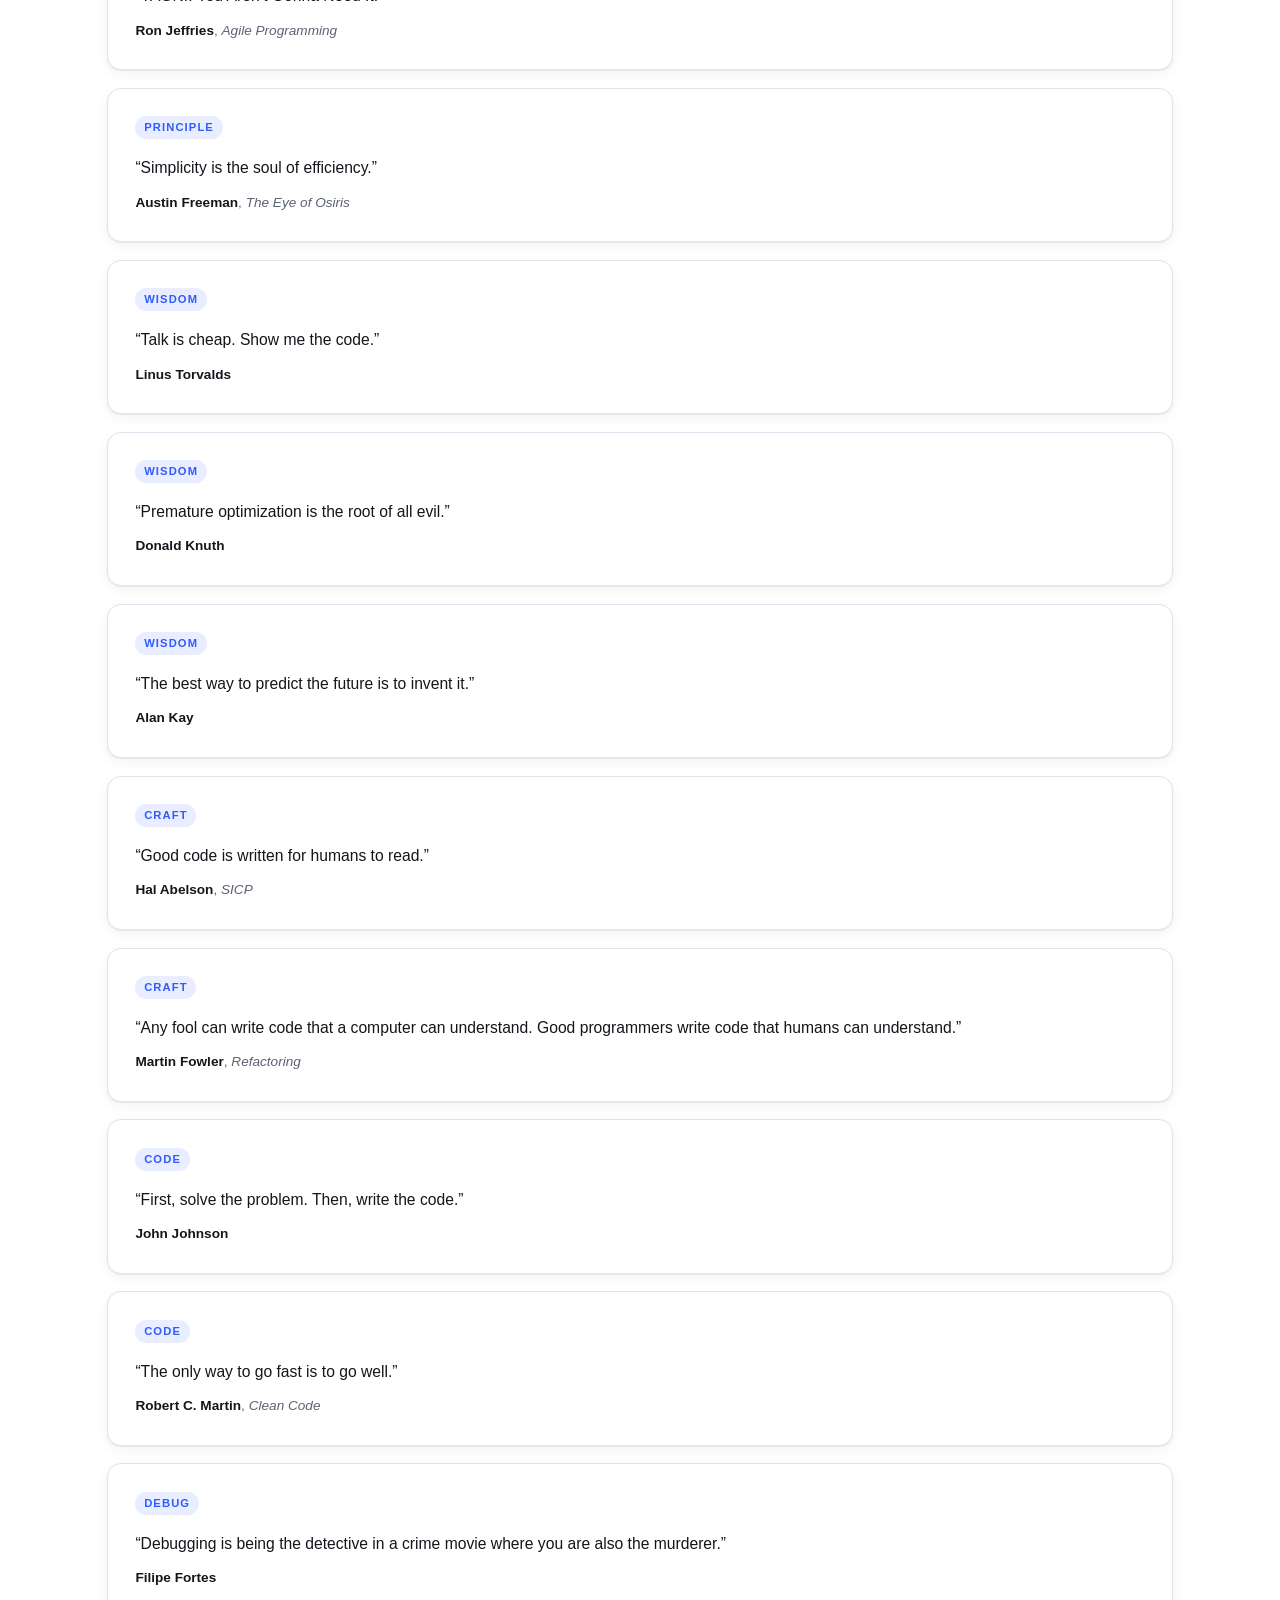
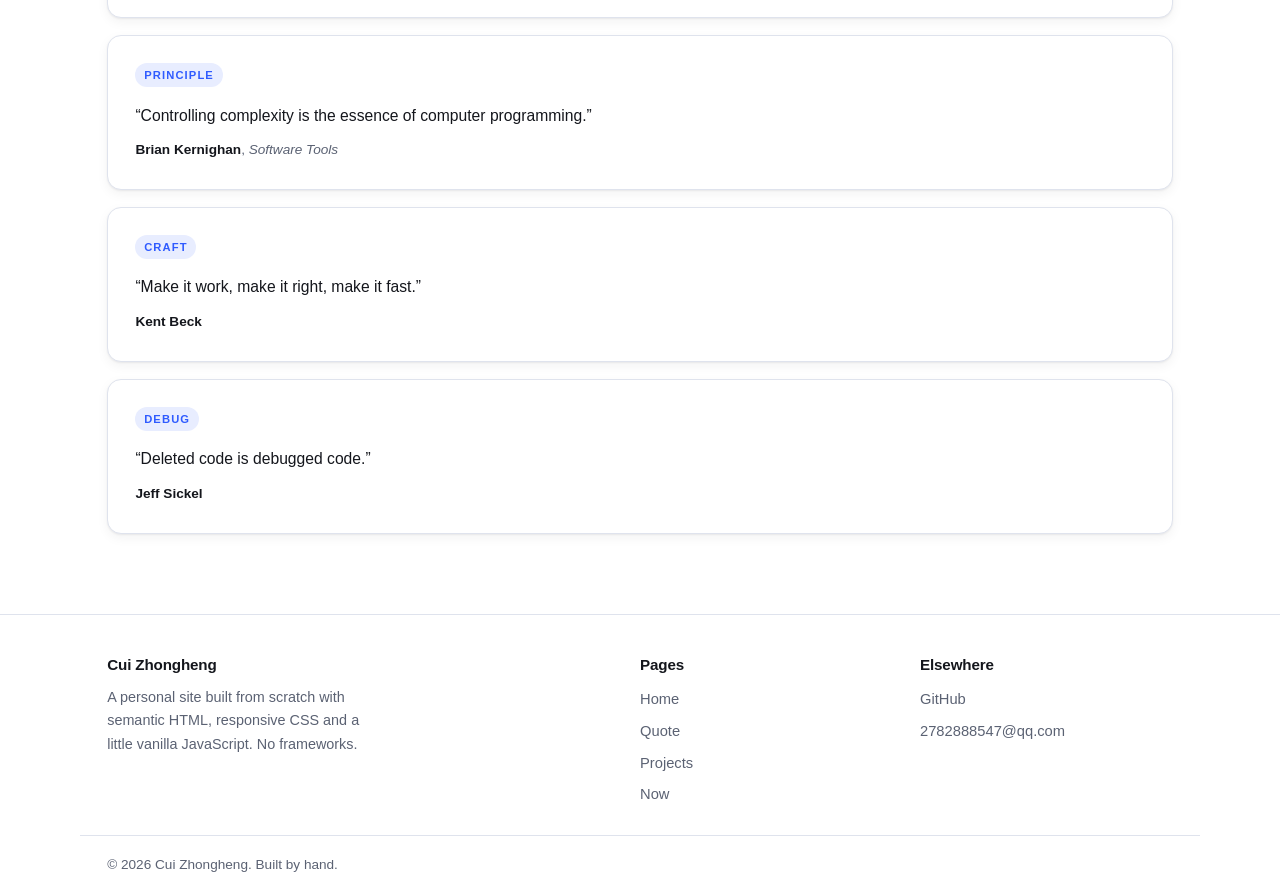
==== commit 6d70fe4a: "Finalize learning site navigation, quotes and project ideas" ====
--- a/about.html
+++ b/about.html
@@ -1,289 +1,315 @@
-<!DOCTYPE html>
-<html lang="en">
-<head>
-  <meta charset="utf-8">
-  <meta name="viewport" content="width=device-width, initial-scale=1">
-
-  <title>Quotes — Cui Zhongheng</title>
-  <meta name="description" content="Quotes and principles that shape how Cui Zhongheng thinks about code, craft, and learning.">
-
-  <link rel="canonical" href="https://czhcyber.github.io/learning-html/about.html">
-  <link rel="icon" href="assets/img/favicon.svg" type="image/svg+xml">
-  <link rel="icon" href="assets/img/favicon-32.png" type="image/png" sizes="32x32">
-  <link rel="apple-touch-icon" href="assets/img/apple-touch-icon.png">
-  <link rel="manifest" href="site.webmanifest">
-  <meta name="theme-color" content="#2f6bff">
-
-  <meta property="og:type" content="website">
-  <meta property="og:site_name" content="Cui Zhongheng">
-  <meta property="og:title" content="Quotes — Cui Zhongheng">
-  <meta property="og:description" content="Quotes and principles that shape how I think about code, craft, and learning.">
-  <meta property="og:url" content="https://czhcyber.github.io/learning-html/about.html">
-  <meta property="og:image" content="https://czhcyber.github.io/learning-html/assets/img/og-image.jpg">
-  <meta property="og:image:width" content="1200">
-  <meta property="og:image:height" content="630">
-  <meta property="og:image:alt" content="Cui Zhongheng — personal website">
-  <meta name="twitter:card" content="summary_large_image">
-
-  <script>
-    (function () {
-      try {
-        var saved = localStorage.getItem("alex-site-theme");
-        var dark = saved === "dark" ||
-          (!saved && window.matchMedia("(prefers-color-scheme: dark)").matches);
-        if (dark) { document.documentElement.setAttribute("data-theme", "dark"); }
-      } catch (error) { /* storage blocked: fall back to the light theme */ }
-    })();
-  </script>
-  <link rel="stylesheet" href="assets/css/style.css">
-</head>
-
-<body>
-  <a class="skip-link" href="#main">Skip to main content</a>
-
-  <header class="site-header">
-    <div class="container header-inner">
-      <a class="brand" href="index.html">
-        <img class="brand-mark" src="assets/img/favicon.svg" alt="" width="32" height="32">
-        <span class="brand-text">Cui&nbsp;Zhongheng</span>
-      </a>
-
-      <button class="nav-toggle" type="button" aria-expanded="false" aria-controls="site-nav">
-        <span class="nav-toggle-box" aria-hidden="true">
-          <span class="nav-toggle-bar"></span>
-          <span class="nav-toggle-bar"></span>
-          <span class="nav-toggle-bar"></span>
-        </span>
-        <span class="visually-hidden">Menu</span>
-      </button>
-
-      <nav class="site-nav" id="site-nav" aria-label="Main navigation">
-        <ul class="nav-list">
-          <li><a href="index.html">Home</a></li>
-          <li><a href="about.html" aria-current="page">Quote</a></li>
-          <li><a href="projects.html">Projects</a></li>
-          <li><a href="contact.html">Now</a></li>
-        </ul>
-      </nav>
-
-      <button class="theme-toggle" type="button" aria-pressed="false">
-        <span class="theme-toggle-icon" aria-hidden="true">🌙</span>
-        <span class="visually-hidden">Switch colour theme</span>
-      </button>
-    </div>
-  </header>
-
-  <main id="main">
-
-    <section class="page-head" aria-labelledby="page-title">
-      <div class="container">
-        <p class="eyebrow">Quote</p>
-        <h1 id="page-title">Words worth remembering</h1>
-        <p class="lead">
-          A small collection of quotes and principles that shaped how I think about
-          code, craft, and the habit of learning.
-          <strong>This is also my first little webpage project. It is not difficult, but it marks my very first step.</strong>
-          I revisit this list when I need a nudge in the right direction.
-        </p>
-      </div>
-    </section>
-
-    <section class="section" aria-labelledby="hero-quote-title">
-      <div class="container">
-        <div class="quote-hero" aria-live="polite">
-          <span class="quote-hero-mark" aria-hidden="true">&ldquo;</span>
-          <blockquote>
-            <p id="hero-quote-text">Talk is cheap. Show me the code.</p>
-          </blockquote>
-          <footer>
-            <cite id="hero-quote-cite">Linus Torvalds</cite>
-          </footer>
-          <button class="button button-primary quote-hero-shuffle" id="shuffle-btn" type="button">
-            Shuffle
-          </button>
-        </div>
-      </div>
-    </section>
-
-    <section class="section section-alt" aria-labelledby="quotes-title">
-      <div class="container">
-        <header class="section-head">
-          <h2 id="quotes-title">The collection</h2>
-          <p class="section-sub">Filter by category or scroll through them all.</p>
-        </header>
-
-        <div class="filter-bar" role="group" aria-label="Filter quotes by category">
-          <button class="filter-button is-active" type="button" data-filter="all" aria-pressed="true">All</button>
-          <button class="filter-button" type="button" data-filter="principle" aria-pressed="false">Principles</button>
-          <button class="filter-button" type="button" data-filter="code" aria-pressed="false">Code</button>
-          <button class="filter-button" type="button" data-filter="wisdom" aria-pressed="false">Wisdom</button>
-          <button class="filter-button" type="button" data-filter="debug" aria-pressed="false">Debug</button>
-          <button class="filter-button" type="button" data-filter="craft" aria-pressed="false">Craft</button>
-        </div>
-        <p class="filter-status" aria-live="polite"></p>
-
-        <div class="quote-grid">
-
-          <article class="card quote-card" data-category="principle">
-            <span class="quote-category">principle</span>
-            <blockquote>
-              <p>DRY: Don&rsquo;t Repeat Yourself.</p>
-            </blockquote>
-            <footer>
-              <cite>Andrew Hunt</cite>, <span class="quote-source">The Pragmatic Programmer</span>
-            </footer>
-          </article>
-
-          <article class="card quote-card" data-category="principle">
-            <span class="quote-category">principle</span>
-            <blockquote>
-              <p>KISS: Keep It Simple, Stupid.</p>
-            </blockquote>
-            <footer>
-              <cite>Kelly Johnson</cite>, <span class="quote-source">Aerospace design principle</span>
-            </footer>
-          </article>
-
-          <article class="card quote-card" data-category="principle">
-            <span class="quote-category">principle</span>
-            <blockquote>
-              <p>YAGNI: You Aren&rsquo;t Gonna Need It.</p>
-            </blockquote>
-            <footer>
-              <cite>Ron Jeffries</cite>, <span class="quote-source">Agile Programming</span>
-            </footer>
-          </article>
-
-          <article class="card quote-card" data-category="principle">
-            <span class="quote-category">principle</span>
-            <blockquote>
-              <p>Simplicity is the soul of efficiency.</p>
-            </blockquote>
-            <footer>
-              <cite>Austin Freeman</cite>, <span class="quote-source">The Eye of Osiris</span>
-            </footer>
-          </article>
-
-          <article class="card quote-card" data-category="wisdom">
-            <span class="quote-category">wisdom</span>
-            <blockquote>
-              <p>Talk is cheap. Show me the code.</p>
-            </blockquote>
-            <footer>
-              <cite>Linus Torvalds</cite>
-            </footer>
-          </article>
-
-          <article class="card quote-card" data-category="wisdom">
-            <span class="quote-category">wisdom</span>
-            <blockquote>
-              <p>Premature optimization is the root of all evil.</p>
-            </blockquote>
-            <footer>
-              <cite>Donald Knuth</cite>
-            </footer>
-          </article>
-
-          <article class="card quote-card" data-category="wisdom">
-            <span class="quote-category">wisdom</span>
-            <blockquote>
-              <p>The best way to predict the future is to invent it.</p>
-            </blockquote>
-            <footer>
-              <cite>Alan Kay</cite>
-            </footer>
-          </article>
-
-          <article class="card quote-card" data-category="craft">
-            <span class="quote-category">craft</span>
-            <blockquote>
-              <p>Good code is written for humans to read.</p>
-            </blockquote>
-            <footer>
-              <cite>Hal Abelson</cite>, <span class="quote-source">SICP</span>
-            </footer>
-          </article>
-
-          <article class="card quote-card" data-category="craft">
-            <span class="quote-category">craft</span>
-            <blockquote>
-              <p>Any fool can write code that a computer can understand. Good programmers write code that humans can understand.</p>
-            </blockquote>
-            <footer>
-              <cite>Martin Fowler</cite>, <span class="quote-source">Refactoring</span>
-            </footer>
-          </article>
-
-          <article class="card quote-card" data-category="code">
-            <span class="quote-category">code</span>
-            <blockquote>
-              <p>First, solve the problem. Then, write the code.</p>
-            </blockquote>
-            <footer>
-              <cite>John Johnson</cite>
-            </footer>
-          </article>
-
-          <article class="card quote-card" data-category="code">
-            <span class="quote-category">code</span>
-            <blockquote>
-              <p>The only way to go fast is to go well.</p>
-            </blockquote>
-            <footer>
-              <cite>Robert C. Martin</cite>, <span class="quote-source">Clean Code</span>
-            </footer>
-          </article>
-
-          <article class="card quote-card" data-category="debug">
-            <span class="quote-category">debug</span>
-            <blockquote>
-              <p>Debugging is being the detective in a crime movie where you are also the murderer.</p>
-            </blockquote>
-            <footer>
-              <cite>Filipe Fortes</cite>
-            </footer>
-          </article>
-
-        </div>
-      </div>
-    </section>
-
-  </main>
-
-  <footer class="site-footer">
-    <div class="container footer-inner">
-      <div class="footer-col">
-        <h2 class="footer-title">Cui Zhongheng</h2>
-        <p class="footer-note">
-          A personal site built from scratch with semantic HTML, responsive CSS and a
-          little vanilla JavaScript. No frameworks.
-        </p>
-      </div>
-
-      <nav class="footer-col" aria-label="Footer navigation">
-        <h2 class="footer-title">Pages</h2>
-        <ul class="footer-links">
-          <li><a href="index.html">Home</a></li>
-          <li><a href="about.html">Quote</a></li>
-          <li><a href="projects.html">Projects</a></li>
-          <li><a href="contact.html">Now</a></li>
-        </ul>
-      </nav>
-
-      <div class="footer-col">
-        <h2 class="footer-title">Elsewhere</h2>
-        <ul class="footer-links">
-          <li><a href="https://github.com/czhcyber" rel="me noopener">GitHub</a></li>
-          <li><a href="mailto:2782888547@qq.com">2782888547@qq.com</a></li>
-        </ul>
-      </div>
-    </div>
-
-    <div class="container footer-bottom">
-      <p>&copy; <span data-current-year>2025</span> Cui Zhongheng. Built by hand.</p>
-    </div>
-  </footer>
-
-  <script src="assets/js/main.js" defer></script>
-</body>
+<!DOCTYPE html>
+<html lang="en">
+<head>
+  <meta charset="utf-8">
+  <meta name="viewport" content="width=device-width, initial-scale=1">
+
+  <title>Quotes — Cui Zhongheng</title>
+  <meta name="description" content="Quotes and principles that shape how Cui Zhongheng thinks about code, craft, and learning.">
+
+  <link rel="canonical" href="https://czhcyber.github.io/learning-html/about.html">
+  <link rel="icon" href="assets/img/favicon.svg" type="image/svg+xml">
+  <link rel="icon" href="assets/img/favicon-32.png" type="image/png" sizes="32x32">
+  <link rel="apple-touch-icon" href="assets/img/apple-touch-icon.png">
+  <link rel="manifest" href="site.webmanifest">
+  <meta name="theme-color" content="#2f6bff">
+
+  <meta property="og:type" content="website">
+  <meta property="og:site_name" content="Cui Zhongheng">
+  <meta property="og:title" content="Quotes — Cui Zhongheng">
+  <meta property="og:description" content="Quotes and principles that shape how I think about code, craft, and learning.">
+  <meta property="og:url" content="https://czhcyber.github.io/learning-html/about.html">
+  <meta property="og:image" content="https://czhcyber.github.io/learning-html/assets/img/og-image.jpg">
+  <meta property="og:image:width" content="1200">
+  <meta property="og:image:height" content="630">
+  <meta property="og:image:alt" content="Cui Zhongheng — learning website">
+  <meta name="twitter:card" content="summary_large_image">
+
+  <script>
+    (function () {
+      try {
+        var saved = localStorage.getItem("czh-site-theme");
+        var dark = saved === "dark" ||
+          (!saved && window.matchMedia("(prefers-color-scheme: dark)").matches);
+        if (dark) { document.documentElement.setAttribute("data-theme", "dark"); }
+      } catch (error) { /* storage blocked: fall back to the light theme */ }
+    })();
+  </script>
+  <link rel="stylesheet" href="assets/css/style.css">
+</head>
+
+<body>
+  <a class="skip-link" href="#main">Skip to main content</a>
+
+  <header class="site-header">
+    <div class="container header-inner">
+      <a class="brand" href="index.html">
+        <img class="brand-mark" src="assets/img/favicon.svg" alt="" width="32" height="32">
+        <span class="brand-text">Cui&nbsp;Zhongheng</span>
+      </a>
+
+      <button class="nav-toggle" type="button" aria-expanded="false" aria-controls="site-nav">
+        <span class="nav-toggle-box" aria-hidden="true">
+          <span class="nav-toggle-bar"></span>
+          <span class="nav-toggle-bar"></span>
+          <span class="nav-toggle-bar"></span>
+        </span>
+        <span class="visually-hidden">Menu</span>
+      </button>
+
+      <nav class="site-nav" id="site-nav" aria-label="Main navigation">
+        <ul class="nav-list" data-nav-list></ul>
+      </nav>
+
+      <button class="theme-toggle" type="button" aria-pressed="false">
+        <span class="theme-toggle-icon" aria-hidden="true">🌙</span>
+        <span class="visually-hidden">Switch colour theme</span>
+      </button>
+    </div>
+  </header>
+
+  <main id="main">
+
+    <section class="page-head" aria-labelledby="page-title">
+      <div class="container">
+        <p class="eyebrow">Quote</p>
+        <h1 id="page-title">Words worth remembering</h1>
+        <p class="lead">
+          A small collection of quotes and principles that shaped how I think about
+          code, craft, and the habit of learning.
+          <strong>This is also my first little webpage project. It is not difficult, but it marks my very first step.</strong>
+          I revisit this list when I need a nudge in the right direction.
+        </p>
+      </div>
+    </section>
+
+    <section class="section" aria-labelledby="hero-quote-title">
+      <div class="container">
+        <div class="quote-hero" aria-live="polite">
+          <span class="quote-hero-mark" aria-hidden="true">&ldquo;</span>
+          <blockquote>
+            <p id="hero-quote-text">Talk is cheap. Show me the code.</p>
+          </blockquote>
+          <footer>
+            <cite id="hero-quote-cite">Linus Torvalds</cite>
+          </footer>
+          <button class="button button-primary quote-hero-shuffle" id="shuffle-btn" type="button">
+            Shuffle
+          </button>
+        </div>
+      </div>
+    </section>
+
+    <section class="section section-alt" aria-labelledby="quotes-title">
+      <div class="container">
+        <header class="section-head">
+          <h2 id="quotes-title">The collection</h2>
+          <p class="section-sub">Filter by category or scroll through them all.</p>
+        </header>
+
+        <div class="filter-bar" role="group" aria-label="Filter quotes by category">
+          <button class="filter-button is-active" type="button" data-filter="all" aria-pressed="true">All</button>
+          <button class="filter-button" type="button" data-filter="principle" aria-pressed="false">Principles</button>
+          <button class="filter-button" type="button" data-filter="code" aria-pressed="false">Code</button>
+          <button class="filter-button" type="button" data-filter="wisdom" aria-pressed="false">Wisdom</button>
+          <button class="filter-button" type="button" data-filter="debug" aria-pressed="false">Debug</button>
+          <button class="filter-button" type="button" data-filter="craft" aria-pressed="false">Craft</button>
+        </div>
+        <p class="filter-status" aria-live="polite"></p>
+
+        <div class="quote-grid">
+
+          <article class="card quote-card" data-category="principle">
+            <span class="quote-category">principle</span>
+            <blockquote>
+              <p>DRY: Don&rsquo;t Repeat Yourself.</p>
+            </blockquote>
+            <footer>
+              <cite>Andrew Hunt</cite>, <span class="quote-source">The Pragmatic Programmer</span>
+            </footer>
+          </article>
+
+          <article class="card quote-card" data-category="principle">
+            <span class="quote-category">principle</span>
+            <blockquote>
+              <p>KISS: Keep It Simple, Stupid.</p>
+            </blockquote>
+            <footer>
+              <cite>Kelly Johnson</cite>, <span class="quote-source">Aerospace design principle</span>
+            </footer>
+          </article>
+
+          <article class="card quote-card" data-category="principle">
+            <span class="quote-category">principle</span>
+            <blockquote>
+              <p>YAGNI: You Aren&rsquo;t Gonna Need It.</p>
+            </blockquote>
+            <footer>
+              <cite>Ron Jeffries</cite>, <span class="quote-source">Agile Programming</span>
+            </footer>
+          </article>
+
+          <article class="card quote-card" data-category="principle">
+            <span class="quote-category">principle</span>
+            <blockquote>
+              <p>Simplicity is the soul of efficiency.</p>
+            </blockquote>
+            <footer>
+              <cite>Austin Freeman</cite>, <span class="quote-source">The Eye of Osiris</span>
+            </footer>
+          </article>
+
+          <article class="card quote-card" data-category="wisdom">
+            <span class="quote-category">wisdom</span>
+            <blockquote>
+              <p>Talk is cheap. Show me the code.</p>
+            </blockquote>
+            <footer>
+              <cite>Linus Torvalds</cite>
+            </footer>
+          </article>
+
+          <article class="card quote-card" data-category="wisdom">
+            <span class="quote-category">wisdom</span>
+            <blockquote>
+              <p>Premature optimization is the root of all evil.</p>
+            </blockquote>
+            <footer>
+              <cite>Donald Knuth</cite>
+            </footer>
+          </article>
+
+          <article class="card quote-card" data-category="wisdom">
+            <span class="quote-category">wisdom</span>
+            <blockquote>
+              <p>The best way to predict the future is to invent it.</p>
+            </blockquote>
+            <footer>
+              <cite>Alan Kay</cite>
+            </footer>
+          </article>
+
+          <article class="card quote-card" data-category="craft">
+            <span class="quote-category">craft</span>
+            <blockquote>
+              <p>Good code is written for humans to read.</p>
+            </blockquote>
+            <footer>
+              <cite>Hal Abelson</cite>, <span class="quote-source">SICP</span>
+            </footer>
+          </article>
+
+          <article class="card quote-card" data-category="craft">
+            <span class="quote-category">craft</span>
+            <blockquote>
+              <p>Any fool can write code that a computer can understand. Good programmers write code that humans can understand.</p>
+            </blockquote>
+            <footer>
+              <cite>Martin Fowler</cite>, <span class="quote-source">Refactoring</span>
+            </footer>
+          </article>
+
+          <article class="card quote-card" data-category="code">
+            <span class="quote-category">code</span>
+            <blockquote>
+              <p>First, solve the problem. Then, write the code.</p>
+            </blockquote>
+            <footer>
+              <cite>John Johnson</cite>
+            </footer>
+          </article>
+
+          <article class="card quote-card" data-category="code">
+            <span class="quote-category">code</span>
+            <blockquote>
+              <p>The only way to go fast is to go well.</p>
+            </blockquote>
+            <footer>
+              <cite>Robert C. Martin</cite>, <span class="quote-source">Clean Code</span>
+            </footer>
+          </article>
+
+          <article class="card quote-card" data-category="debug">
+            <span class="quote-category">debug</span>
+            <blockquote>
+              <p>Debugging is being the detective in a crime movie where you are also the murderer.</p>
+            </blockquote>
+            <footer>
+              <cite>Filipe Fortes</cite>
+            </footer>
+          </article>
+
+          <article class="card quote-card" data-category="principle">
+            <span class="quote-category">principle</span>
+            <blockquote>
+              <p>Controlling complexity is the essence of computer programming.</p>
+            </blockquote>
+            <footer>
+              <cite>Brian Kernighan</cite>, <span class="quote-source">Software Tools</span>
+            </footer>
+          </article>
+
+          <article class="card quote-card" data-category="craft">
+            <span class="quote-category">craft</span>
+            <blockquote>
+              <p>Make it work, make it right, make it fast.</p>
+            </blockquote>
+            <footer>
+              <cite>Kent Beck</cite>
+            </footer>
+          </article>
+
+          <article class="card quote-card" data-category="debug">
+            <span class="quote-category">debug</span>
+            <blockquote>
+              <p>Deleted code is debugged code.</p>
+            </blockquote>
+            <footer>
+              <cite>Jeff Sickel</cite>
+            </footer>
+          </article>
+
+        </div>
+      </div>
+    </section>
+
+  </main>
+
+  <footer class="site-footer">
+    <div class="container footer-inner">
+      <div class="footer-col">
+        <h2 class="footer-title">Cui Zhongheng</h2>
+        <p class="footer-note">
+          A personal site built from scratch with semantic HTML, responsive CSS and a
+          little vanilla JavaScript. No frameworks.
+        </p>
+      </div>
+
+      <nav class="footer-col" aria-label="Footer navigation">
+        <h2 class="footer-title">Pages</h2>
+        <ul class="footer-links">
+          <li><a href="index.html">Home</a></li>
+          <li><a href="about.html">Quote</a></li>
+          <li><a href="projects.html">Projects</a></li>
+          <li><a href="contact.html">Now</a></li>
+        </ul>
+      </nav>
+
+      <div class="footer-col">
+        <h2 class="footer-title">Elsewhere</h2>
+        <ul class="footer-links">
+          <li><a href="https://github.com/czhcyber" rel="me noopener">GitHub</a></li>
+          <li><a href="mailto:2782888547@qq.com">2782888547@qq.com</a></li>
+        </ul>
+      </div>
+    </div>
+
+    <div class="container footer-bottom">
+      <p>&copy; <span data-current-year>2026</span> Cui Zhongheng. Built by hand.</p>
+    </div>
+  </footer>
+
+  <script src="nav.js" defer></script>
+  <script src="assets/js/main.js" defer></script>
+</body>
 </html>
--- a/assets/css/style.css
+++ b/assets/css/style.css
@@ -1302,4 +1302,55 @@
     font-size: .85em;
     color: #444;
   }
-}+}
+/* Project ideas list */
+.section-intro {
+  max-width: 62ch;
+  margin: 0.9rem 0 0;
+  color: var(--text-muted);
+}
+
+.idea-list {
+  display: grid;
+  grid-template-columns: 1fr 1fr;
+  column-gap: 3rem;
+  margin: 2.5rem 0 0;
+  padding: 0;
+  list-style: none;
+  border-top: 1px solid var(--border);
+}
+
+.idea-list li {
+  display: flex;
+  gap: 1rem;
+  padding: 1.4rem 0;
+  border-bottom: 1px solid var(--border);
+}
+
+.idea-index {
+  flex: 0 0 auto;
+  padding-top: 0.2rem;
+  color: var(--accent);
+  font-size: 0.75rem;
+  font-weight: 700;
+  letter-spacing: 0.08em;
+}
+
+.idea-list h3 {
+  margin: 0;
+  font-size: 1.02rem;
+  letter-spacing: -0.015em;
+}
+
+.idea-list p {
+  margin: 0.4rem 0 0;
+  color: var(--text-muted);
+  font-size: 0.94rem;
+  line-height: 1.55;
+}
+
+@media (max-width: 760px) {
+  .idea-list {
+    grid-template-columns: 1fr;
+  }
+}
